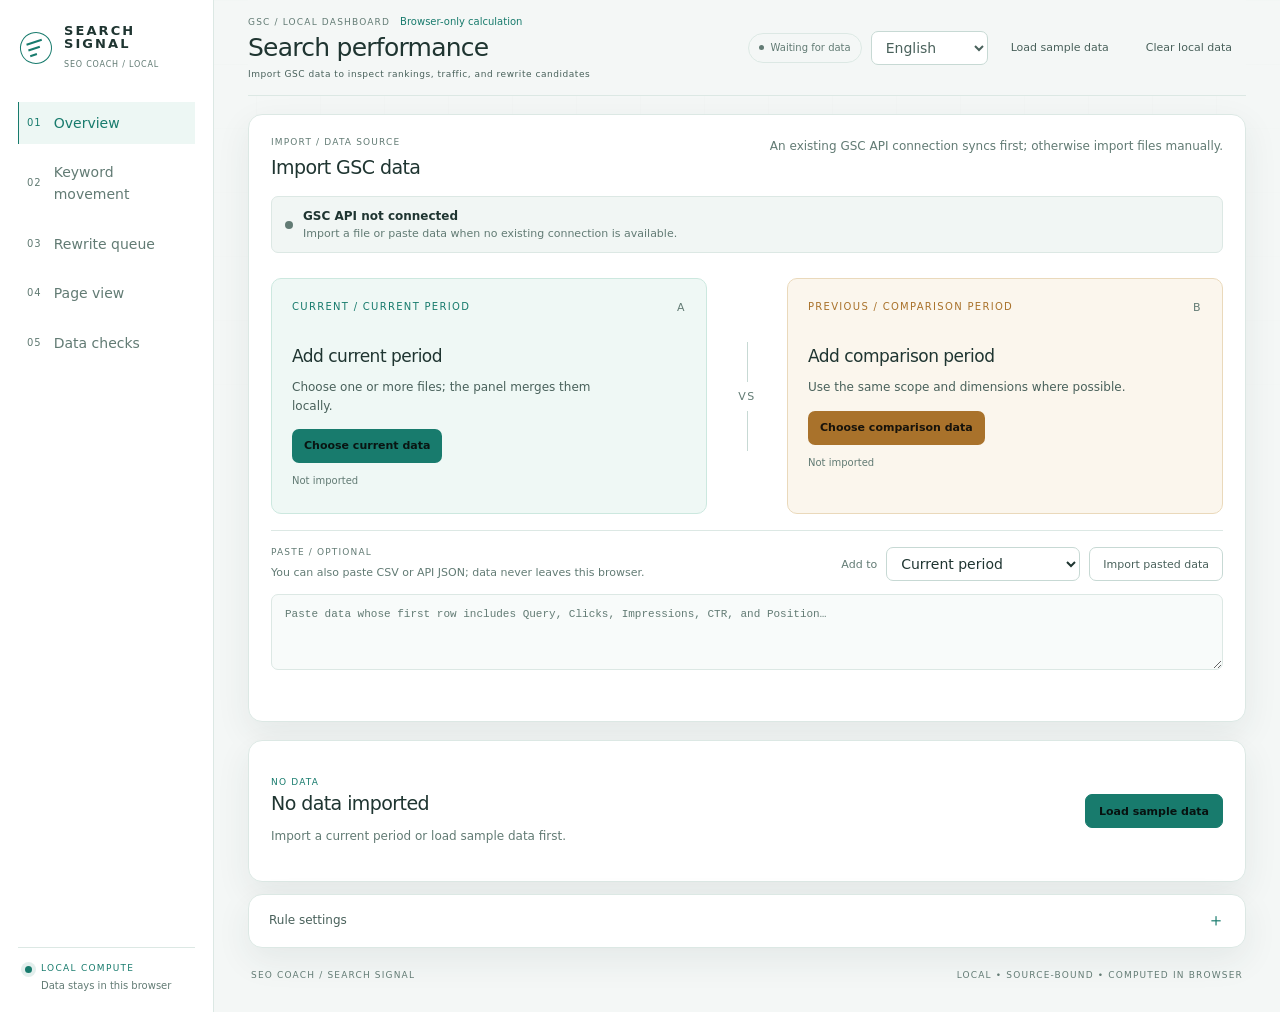
==== assets/gsc-dashboard/index.html @ 3ca8d553 "2.5.0 - GSC dashboard and neutral public release copy" ====
<!doctype html>
<html lang="zh-Hant">
  <head>
    <meta charset="utf-8" />
    <meta name="viewport" content="width=device-width, initial-scale=1" />
    <meta name="theme-color" content="#f4f7f6" />
    <meta name="description" content="SEO Coach 的本地 GSC 搜尋表現分析面板" data-i18n-content="meta.description" />
    <title>Search Signal · SEO Coach GSC Panel</title>
    <link rel="stylesheet" href="styles.css" />
  </head>
  <body>
    <a class="skip-link" href="#main-content" data-i18n="skip.main">跳到主要內容</a>
    <div class="app-shell">
      <aside class="side-rail" aria-label="面板導覽" data-i18n-aria="nav.navigation">
        <div class="brand-lockup">
          <div class="brand-mark" aria-hidden="true"><span></span><span></span><span></span></div>
          <div>
            <p class="brand-name">SEARCH<br />SIGNAL</p>
            <p class="brand-sub" data-i18n="brand.sub">SEO COACH / LOCAL</p>
          </div>
        </div>

        <nav class="rail-nav">
          <a class="rail-link is-active" href="#overview"><span class="rail-index">01</span><span data-i18n="nav.overview">總覽</span></a>
          <a class="rail-link" href="#keywords"><span class="rail-index">02</span><span data-i18n="nav.keywords">關鍵詞動向</span></a>
          <a class="rail-link" href="#recommendations"><span class="rail-index">03</span><span data-i18n="nav.queue">重寫佇列</span></a>
          <a class="rail-link" href="#pages"><span class="rail-index">04</span><span data-i18n="nav.pages">頁面視角</span></a>
          <a class="rail-link" href="#data-quality"><span class="rail-index">05</span><span data-i18n="nav.quality">資料檢查</span></a>
        </nav>

        <div class="rail-foot">
          <span class="status-dot" aria-hidden="true"></span>
          <div>
            <p data-i18n="rail.localCompute">LOCAL COMPUTE</p>
            <small data-i18n="rail.localNote">資料只留在此瀏覽器</small>
          </div>
        </div>
      </aside>

      <main id="main-content" class="main-stage">
        <header id="overview" class="topbar">
          <div class="topbar-heading">
            <div class="topbar-label-row">
              <p class="eyebrow" data-i18n="top.eyebrow">GSC / LOCAL DASHBOARD</p>
              <span class="topbar-scope" data-i18n="top.scope">純瀏覽器計算</span>
            </div>
            <h1 class="topbar-title" data-i18n="top.title">搜尋成效</h1>
            <p class="topbar-note" data-i18n="top.note">匯入 GSC 資料，查看排名、流量與重寫候選</p>
          </div>
          <div class="topbar-actions">
            <span id="connectionStatus" class="connection-pill is-idle"><span class="status-dot" aria-hidden="true"></span>等待資料</span>
            <label class="locale-picker"><span class="visually-hidden" data-i18n="language.label">語言</span><select id="localeSelect" class="select-control" data-i18n-aria="language.label"></select></label>
            <button id="loadSampleButton" class="button button-quiet" type="button" data-i18n="action.sample">載入示範資料</button>
            <button id="clearDataButton" class="button button-quiet" type="button" data-i18n="action.clear">清除本機資料</button>
          </div>
        </header>

        <section id="import" class="import-panel" aria-labelledby="import-title">
          <div class="section-heading">
            <div>
              <p class="eyebrow" data-i18n="import.eyebrow">IMPORT / DATA SOURCE</p>
              <h2 id="import-title" data-i18n="import.title">匯入 GSC 資料</h2>
            </div>
            <p class="section-caption" data-i18n="import.caption">已有 GSC API 連線會先自動同步；沒有連線再手動匯入。</p>
          </div>

          <div id="apiSourceStatus" class="api-source-status is-loading" role="status" aria-live="polite">
            <span class="api-source-indicator" aria-hidden="true"></span>
            <div class="api-source-copy">
              <strong id="apiSourceLabel">正在檢查 GSC API…</strong>
              <span id="apiSourceNote">若已有連線，面板會自動載入目前與比較期間。</span>
            </div>
            <button id="refreshApiButton" class="button button-outline" type="button" hidden data-i18n="action.refresh">重新同步</button>
          </div>
          <div id="syncSummary" class="sync-summary" hidden></div>

          <div class="import-grid">
            <div class="drop-card" data-target="current">
              <div class="drop-topline"><span class="period-label" data-i18n="period.currentLabel">CURRENT / 目前期間</span><span class="drop-number">A</span></div>
              <h3 data-i18n="period.currentTitle">放入目前期間</h3>
              <p data-i18n="period.currentDescription">可選一個或多個檔案，面板會在本機合併。</p>
              <label class="file-picker" for="currentFiles" data-i18n="period.currentPick">選擇目前資料</label>
              <input id="currentFiles" class="visually-hidden" type="file" accept=".csv,.tsv,.json,text/csv,application/json" multiple />
              <p id="currentFileSummary" class="file-summary" data-i18n="file.notImported">尚未匯入</p>
            </div>

            <div class="compare-bridge" aria-hidden="true"><span>VS</span></div>

            <div class="drop-card drop-card-previous" data-target="previous">
              <div class="drop-topline"><span class="period-label" data-i18n="period.previousLabel">PREVIOUS / 比較期間</span><span class="drop-number">B</span></div>
              <h3 data-i18n="period.previousTitle">放入比較期間</h3>
              <p data-i18n="period.previousDescription">建議使用相同範圍與維度。</p>
              <label class="file-picker file-picker-dark" for="previousFiles" data-i18n="period.previousPick">選擇比較資料</label>
              <input id="previousFiles" class="visually-hidden" type="file" accept=".csv,.tsv,.json,text/csv,application/json" multiple />
              <p id="previousFileSummary" class="file-summary" data-i18n="file.notImported">尚未匯入</p>
            </div>
          </div>

          <div class="paste-row">
            <div>
              <p class="eyebrow" data-i18n="paste.eyebrow">PASTE / OPTIONAL</p>
              <p class="paste-help" data-i18n="paste.help">也可直接貼上 CSV 或 API JSON；資料不會離開瀏覽器。</p>
            </div>
            <div class="paste-controls">
              <label class="select-label" for="pasteTarget" data-i18n="paste.target">貼到</label>
              <select id="pasteTarget" class="select-control">
                <option value="current" data-i18n="paste.current">目前期間</option>
                <option value="previous" data-i18n="paste.previous">比較期間</option>
              </select>
              <button id="pasteImportButton" class="button button-outline" type="button" data-i18n="action.importPaste">匯入貼上內容</button>
            </div>
          </div>
          <textarea id="pasteInput" class="paste-input" rows="3" placeholder="貼上第一列含 Query、Clicks、Impressions、CTR、Position 的資料…" data-i18n-placeholder="paste.placeholder"></textarea>
          <p id="importMessage" class="import-message" role="status" aria-live="polite"></p>
        </section>

        <section id="dashboardData" hidden>
          <div class="section-heading data-heading">
            <div>
              <p class="eyebrow" data-i18n="overview.eyebrow">OVERVIEW / CURRENT WINDOW</p>
              <h2 data-i18n="overview.title">概覽</h2>
            </div>
            <div class="data-heading-actions">
              <button id="exportRecommendationsButton" class="button button-outline" type="button" data-i18n="action.exportQueue">匯出重寫佇列</button>
              <button id="exportAnalysisButton" class="button button-outline" type="button" data-i18n="action.exportAnalysis">匯出分析 JSON</button>
              <button id="printButton" class="button button-outline" type="button" data-i18n="action.print">列印報告</button>
            </div>
          </div>

          <section class="stat-grid" aria-label="主要指標">
            <article class="stat-card stat-card-featured">
              <div class="stat-card-top"><span data-i18n="stat.clicks">CLICK / 點擊</span><span class="stat-index">01</span></div>
              <strong id="kpiClicks" class="stat-value">—</strong>
              <div id="kpiClicksDelta" class="stat-delta">等待比較期間</div>
              <p data-i18n="stat.clicksDesc">目前匯入範圍的總點擊次數</p>
            </article>
            <article class="stat-card">
              <div class="stat-card-top"><span data-i18n="stat.impressions">IMPRESSION / 曝光</span><span class="stat-index">02</span></div>
              <strong id="kpiImpressions" class="stat-value">—</strong>
              <div id="kpiImpressionsDelta" class="stat-delta">等待比較期間</div>
              <p data-i18n="stat.impressionsDesc">目前匯入範圍的總曝光次數</p>
            </article>
            <article class="stat-card">
              <div class="stat-card-top"><span data-i18n="stat.ctr">CTR / 點閱率</span><span class="stat-index">03</span></div>
              <strong id="kpiCtr" class="stat-value">—</strong>
              <div id="kpiCtrDelta" class="stat-delta">等待比較期間</div>
              <p data-i18n="stat.ctrDesc">點擊 ÷ 曝光，不平均各列 CTR</p>
            </article>
            <article class="stat-card">
              <div class="stat-card-top"><span data-i18n="stat.position">AVG POSITION / 平均排名</span><span class="stat-index">04</span></div>
              <strong id="kpiPosition" class="stat-value">—</strong>
              <div id="kpiPositionDelta" class="stat-delta">等待比較期間</div>
              <p data-i18n="stat.positionDesc">GSC 期間平均位置，數字越小越前</p>
            </article>
          </section>

          <div class="analysis-grid analysis-grid-top">
            <section class="surface-card rank-card" aria-labelledby="rank-title">
              <div class="card-heading"><div><p class="eyebrow" data-i18n="rank.eyebrow">DISTRIBUTION / QUERY COUNT</p><h2 id="rank-title" data-i18n="rank.title">關鍵詞站在哪裡</h2></div><span id="rankTotal" class="heading-metric">—</span></div>
              <p class="card-intro" data-i18n="rank.intro">以每個 Query 的匯總平均排名分桶；這不是即時 SERP 名次。</p>
              <div id="rankDistribution" class="rank-distribution"></div>
              <div class="rank-footnote"><span class="mini-legend legend-teal"></span><span data-i18n="rank.ranked">有平均排名</span><span class="mini-legend legend-muted"></span><span id="rankUnknown">—</span></div>
            </section>

            <section class="surface-card movement-card" aria-labelledby="movement-title">
              <div class="card-heading"><div><p class="eyebrow" data-i18n="movement.eyebrow">DELTA / PERIOD OVER PERIOD</p><h2 id="movement-title" data-i18n="movement.title">哪裡正在移動</h2></div><span id="comparisonLabel" class="comparison-label">僅現況</span></div>
              <div id="movementGrid" class="movement-grid"></div>
              <p class="card-note" data-i18n="movement.note">排名改善 = 前期平均排名 − 目前平均排名；正數代表數字變小、位置變好。</p>
            </section>
          </div>

          <div class="analysis-grid analysis-grid-middle">
            <section class="surface-card signal-card" aria-labelledby="signal-title">
              <div class="card-heading"><div><p class="eyebrow" data-i18n="signal.eyebrow">RANK SHIFT / TOP MOVERS</p><h2 id="signal-title" data-i18n="signal.title">上升與下降的訊號</h2></div><span class="heading-metric heading-metric-accent" data-i18n="signal.badge">排名變化</span></div>
              <div class="signal-columns">
                <div><div class="signal-column-title"><span class="direction-arrow is-up">↗</span><span data-i18n="signal.up">排名改善</span></div><div id="risingList" class="signal-list"></div></div>
                <div><div class="signal-column-title"><span class="direction-arrow is-down">↘</span><span data-i18n="signal.down">排名下降</span></div><div id="decliningList" class="signal-list"></div></div>
              </div>
            </section>

            <section class="surface-card profile-card" aria-labelledby="profile-title">
              <div class="card-heading"><div><p class="eyebrow" data-i18n="profile.eyebrow">DATA PROFILE / INPUT HEALTH</p><h2 id="profile-title" data-i18n="profile.title">這份資料能回答什麼</h2></div><span class="heading-metric" data-i18n="profile.badge">LOCAL</span></div>
              <div id="profileList" class="profile-list"></div>
              <p class="card-note" data-i18n="profile.caveat">查詢維度會排除沒有 Query 的彙總列；GSC 可能省略匿名查詢。</p>
            </section>
          </div>

          <section id="keywords" class="surface-card table-card" aria-labelledby="keywords-title">
              <div class="card-heading table-heading">
              <div><p class="eyebrow" data-i18n="keywords.eyebrow">QUERY LEDGER / FILTERABLE</p><h2 id="keywords-title" data-i18n="keywords.title">關鍵詞動向</h2></div>
              <div class="table-tools">
                <label class="search-box"><span aria-hidden="true">⌕</span><input id="keywordSearch" type="search" placeholder="搜尋關鍵詞…" data-i18n-placeholder="keywords.search" /></label>
                <label class="select-wrap"><span class="visually-hidden" data-i18n="keywords.filterLabel">篩選動向</span><select id="keywordFilter" class="select-control" data-i18n-aria="keywords.filterLabel"><option value="all" data-i18n="keywords.filterAll">全部動向</option><option value="rank-up" data-i18n="keywords.filterRankUp">排名改善</option><option value="rank-down" data-i18n="keywords.filterRankDown">排名下降</option><option value="click-up" data-i18n="keywords.filterClickUp">點擊成長</option><option value="click-down" data-i18n="keywords.filterClickDown">點擊下降</option><option value="new" data-i18n="keywords.filterNew">新出現</option><option value="lost" data-i18n="keywords.filterLost">消失</option><option value="stable" data-i18n="keywords.filterStable">穩定</option></select></label>
                <label class="select-wrap"><span class="visually-hidden" data-i18n="keywords.sortLabel">排序</span><select id="keywordSort" class="select-control" data-i18n-aria="keywords.sortLabel"><option value="impressions" data-i18n="keywords.sortImpressions">按曝光</option><option value="rankDelta" data-i18n="keywords.sortRankDelta">按排名變化</option><option value="clickDelta" data-i18n="keywords.sortClickDelta">按點擊變化</option><option value="query" data-i18n="keywords.sortQuery">按關鍵詞</option></select></label>
              </div>
            </div>
            <div class="table-scroll"><table><thead><tr><th scope="col" data-i18n="table.query">Query</th><th scope="col" data-i18n="table.position">目前排名</th><th scope="col" data-i18n="table.rankChange">排名變化</th><th scope="col" data-i18n="table.impressionChange">曝光變化</th><th scope="col" data-i18n="table.clickChange">點擊變化</th><th scope="col" data-i18n="table.currentCtr">目前 CTR</th><th scope="col" data-i18n="table.signal">訊號</th><th scope="col" data-i18n="table.action">操作</th></tr></thead><tbody id="keywordTableBody"></tbody></table></div>
            <div class="table-footer"><span id="keywordCountLabel">—</span><span data-i18n="table.footnote">所有變化均來自兩份匯入資料的 deterministic 計算</span></div>
          </section>

          <section id="recommendations" class="surface-card recommendation-card" aria-labelledby="recommendations-title">
            <div class="card-heading table-heading">
              <div><p class="eyebrow" data-i18n="recommendations.eyebrow">RULE QUEUE / HUMAN REVIEW</p><h2 id="recommendations-title" data-i18n="recommendations.title">重寫與優化候選</h2></div>
              <div class="queue-header-tools"><div class="queue-heading-note"><span class="queue-dot"></span><span data-i18n="recommendations.note">規則排序，不是 AI 生成</span></div><label class="select-wrap"><span class="visually-hidden" data-i18n="recommendations.queueFilterLabel">篩選處理狀態</span><select id="queueFilter" class="select-control" data-i18n-aria="recommendations.queueFilterLabel"><option value="all" data-i18n="recommendations.queueAll">全部狀態</option><option value="open" data-i18n="recommendations.queueOpen">待確認</option><option value="reviewing" data-i18n="recommendations.queueReviewing">核對中</option><option value="in-progress" data-i18n="recommendations.queueInProgress">處理中</option><option value="done" data-i18n="recommendations.queueDone">已完成</option><option value="snoozed" data-i18n="recommendations.queueSnoozed">暫緩</option></select></label></div>
            </div>
            <div class="recommendation-intro"><p data-i18n="recommendations.intro">這裡列的是「值得先人工核對」的 Query，不是自動判定要重寫。先回到 SERP、承接頁與你的第一方證據，再決定補強、合併或暫緩。</p><button id="toggleRulesButton" class="text-button" type="button" data-i18n="action.viewRules">查看規則設定 ↗</button></div>
            <div id="queueSummary" class="queue-summary">—</div>
            <div id="recommendationList" class="recommendation-list"></div>
          </section>

          <div class="analysis-grid analysis-grid-middle insights-grid">
            <section class="surface-card insight-card" aria-labelledby="anomaly-title">
              <div class="card-heading"><div><p class="eyebrow" data-i18n="insights.eyebrow">SIGNALS / LOCAL PRIORITY</p><h2 id="anomaly-title" data-i18n="insights.anomalies">異常變化</h2></div><span id="anomalyCount" class="heading-metric heading-metric-accent" data-i18n="insights.anomaliesBadge">期間比較</span></div>
              <div id="anomalyList" class="insight-list"></div>
            </section>
            <section class="surface-card insight-card" aria-labelledby="ctr-opportunity-title">
              <div class="card-heading"><div><p class="eyebrow" data-i18n="insights.eyebrow">SIGNALS / LOCAL PRIORITY</p><h2 id="ctr-opportunity-title" data-i18n="insights.opportunities">CTR 機會</h2></div><span id="ctrOpportunityCount" class="heading-metric" data-i18n="insights.opportunitiesBadge">4–20 區間</span></div>
              <div id="ctrOpportunityList" class="insight-list"></div>
            </section>
          </div>

          <section id="pages" class="surface-card table-card" aria-labelledby="pages-title">
            <div class="card-heading table-heading"><div><p class="eyebrow" data-i18n="pages.eyebrow">PAGE LENS / CURRENT WINDOW</p><h2 id="pages-title" data-i18n="pages.title">頁面視角</h2></div><span class="heading-metric" data-i18n="pages.badge">Query → Page</span></div>
            <p class="card-intro" data-i18n="pages.intro">若匯入包含 Page 維度，這裡可以看哪些 URL 承接了曝光與點擊；沒有 Page 維度時仍保留查詢分析。</p>
            <div class="table-scroll"><table><thead><tr><th scope="col" data-i18n="pages.page">頁面</th><th scope="col" data-i18n="pages.impressions">曝光</th><th scope="col" data-i18n="pages.clicks">點擊</th><th scope="col" data-i18n="pages.ctr">CTR</th><th scope="col" data-i18n="pages.position">平均排名</th><th scope="col" data-i18n="pages.queries">Query 數</th></tr></thead><tbody id="pageTableBody"></tbody></table></div>
          </section>

          <section id="data-quality" class="surface-card data-quality-card" aria-labelledby="quality-title">
            <div class="card-heading"><div><p class="eyebrow" data-i18n="quality.eyebrow">PROVENANCE / LIMITS</p><h2 id="quality-title" data-i18n="quality.title">資料來源與邊界</h2></div><span class="heading-metric" data-i18n="quality.badge">TRACEABLE</span></div>
            <div id="qualityGrid" class="quality-grid"></div>
          </section>
        </section>

        <section id="emptyState" class="empty-state" aria-labelledby="empty-title">
          <div><p class="eyebrow accent-eyebrow" data-i18n="empty.eyebrow">NO DATA</p><h2 id="empty-title" data-i18n="empty.title">尚未匯入資料</h2><p data-i18n="empty.description">先匯入目前期間，或載入示範資料。</p></div>
          <button id="emptySampleButton" class="button button-primary" type="button" data-i18n="action.sample">載入示範資料</button>
        </section>

        <details id="rulesPanel" class="rules-panel">
          <summary><span data-i18n="rules.title">規則設定</span><span class="summary-mark">＋</span></summary>
          <div class="rules-content">
            <p data-i18n="rules.description">門檻是面板排序用的可調參數，不是 Google 的硬規則。改動後會立即重算，不會改變原始匯入資料。</p>
            <div class="rules-grid">
              <label><span data-i18n="rules.minImpressions">最低曝光</span><input id="minImpressionsInput" type="number" min="0" step="1" value="20" /></label>
              <label><span data-i18n="rules.rankDelta">排名變化判定（位）</span><input id="minRankDeltaInput" type="number" min="0.1" step="0.1" value="1" /></label>
              <label><span data-i18n="rules.lowCtrRatio">低 CTR 參考倍率</span><input id="lowCtrRatioInput" type="number" min="0.1" max="1" step="0.05" value="0.75" /></label>
              <label><span data-i18n="rules.maxRecommendations">最多顯示建議</span><input id="maxRecommendationsInput" type="number" min="1" max="100" step="1" value="30" /></label>
              <label><span data-i18n="rules.anomalyDrop">異常下降比例</span><input id="anomalyDropRatioInput" type="number" min="0.1" max="0.9" step="0.05" value="0.3" /></label>
              <label><span data-i18n="rules.anomalyRank">異常排名下降（位）</span><input id="anomalyRankDeltaInput" type="number" min="1" max="100" step="0.5" value="3" /></label>
              <label><span data-i18n="rules.maxInsights">最多顯示訊號</span><input id="maxInsightsInput" type="number" min="1" max="30" step="1" value="8" /></label>
            </div>
          </div>
        </details>

        <footer class="app-footer"><span data-i18n="footer.left">SEO COACH / SEARCH SIGNAL</span><span data-i18n="footer.right">LOCAL • SOURCE-BOUND • COMPUTED IN BROWSER</span></footer>
        <div id="toast" class="toast" role="status" aria-live="polite"></div>

        <dialog id="keywordDetailDialog" class="detail-dialog" aria-labelledby="detailDialogTitle">
          <div class="detail-dialog-inner">
            <div class="detail-dialog-header">
              <div><p class="eyebrow" data-i18n="detail.title">關鍵詞詳情</p><h2 id="detailDialogTitle">—</h2><p id="detailDialogMeta" class="detail-dialog-meta"></p></div>
              <form method="dialog"><button class="icon-button" type="submit" aria-label="關閉" data-i18n-aria="action.close">×</button></form>
            </div>
            <div id="detailDialogContent" class="detail-dialog-content"></div>
          </div>
        </dialog>
      </main>
    </div>
    <script src="engine.js"></script>
    <script src="locales.js"></script>
    <script src="app.js"></script>
  </body>
</html>
---- assets/gsc-dashboard/styles.css ----
:root {
  color-scheme: light;
  --ink: #1f3531;
  --ink-soft: #49615b;
  --ink-muted: #627b74;
  --bg: #f4f7f6;
  --bg-deep: #edf3f1;
  --surface: #ffffff;
  --surface-raised: #fbfdfc;
  --surface-quiet: #f1f6f4;
  --line: #dce8e4;
  --line-strong: #c7d9d4;
  --teal: #187b6d;
  --teal-deep: #2b9384;
  --amber: #a9722b;
  --coral: #c75b58;
  --blue: #3d6f9f;
  --radius-lg: 14px;
  --radius-md: 10px;
  --radius-sm: 7px;
  --shadow: 0 12px 34px rgba(35, 67, 59, 0.08);
  --font-sans: Inter, ui-sans-serif, system-ui, -apple-system, BlinkMacSystemFont, "Segoe UI", "Noto Sans TC", "PingFang TC", "Microsoft JhengHei", sans-serif;
  --font-display: Inter, ui-sans-serif, system-ui, "Noto Sans TC", sans-serif;
}

* {
  box-sizing: border-box;
}

html {
  min-width: 320px;
  scroll-behavior: smooth;
}

body {
  min-height: 100vh;
  margin: 0;
  background: var(--bg);
  color: var(--ink);
  font-family: var(--font-sans);
  font-size: 14px;
  line-height: 1.6;
  -webkit-font-smoothing: antialiased;
}

body::before {
  position: fixed;
  z-index: -1;
  inset: 0;
  pointer-events: none;
  content: "";
  opacity: 0.16;
  background-image: linear-gradient(rgba(24, 123, 109, 0.06) 1px, transparent 1px), linear-gradient(90deg, rgba(24, 123, 109, 0.06) 1px, transparent 1px);
  background-size: 64px 64px;
  mask-image: linear-gradient(to bottom, black, transparent 82%);
}

button,
input,
select,
textarea {
  font: inherit;
}

button,
label,
select,
input[type="file"] {
  -webkit-tap-highlight-color: transparent;
}

button,
label,
select {
  cursor: pointer;
}

button:focus-visible,
a:focus-visible,
input:focus-visible,
select:focus-visible,
textarea:focus-visible,
summary:focus-visible {
  outline: 2px solid var(--teal);
  outline-offset: 4px;
}

a {
  color: inherit;
  text-decoration: none;
}

h1,
h2,
h3,
p {
  margin: 0;
}

h1,
h2,
h3 {
  font-weight: 500;
  letter-spacing: -0.03em;
}

table {
  border-collapse: collapse;
  width: 100%;
}

[hidden] {
  display: none !important;
}

.visually-hidden {
  position: absolute !important;
  width: 1px !important;
  height: 1px !important;
  padding: 0 !important;
  margin: -1px !important;
  overflow: hidden !important;
  clip: rect(0, 0, 0, 0) !important;
  white-space: nowrap !important;
  border: 0 !important;
}

.skip-link {
  position: fixed;
  z-index: 100;
  top: 12px;
  left: 12px;
  padding: 8px 12px;
  background: var(--teal);
  color: #071210;
  transform: translateY(-140%);
}

.skip-link:focus {
  transform: translateY(0);
}

.app-shell {
  display: grid;
  grid-template-columns: 214px minmax(0, 1fr);
  min-height: 100vh;
}

.side-rail {
  position: sticky;
  top: 0;
  display: flex;
  flex-direction: column;
  min-height: 100vh;
  padding: 24px 18px 20px;
  background: #ffffff;
  border-right: 1px solid var(--line);
}

.brand-lockup {
  display: flex;
  gap: 12px;
  align-items: center;
  padding: 0 2px 30px;
}

.brand-mark {
  display: flex;
  flex-direction: column;
  gap: 4px;
  justify-content: center;
  width: 32px;
  height: 32px;
  padding: 7px;
  border: 1px solid var(--teal);
  border-radius: 50%;
  transform: rotate(-18deg);
}

.brand-mark span {
  display: block;
  height: 2px;
  background: var(--teal);
}

.brand-mark span:nth-child(2) {
  width: 75%;
}

.brand-mark span:nth-child(3) {
  width: 46%;
}

.brand-name {
  color: var(--ink);
  font-family: var(--font-display);
  font-size: 13px;
  font-weight: 700;
  letter-spacing: 0.16em;
  line-height: 1.03;
}

.brand-sub,
.eyebrow,
.period-label,
.stat-card-top,
.rail-foot,
.app-footer,
.topbar-note {
  font-size: 10px;
  letter-spacing: 0.13em;
  text-transform: uppercase;
}

.brand-sub {
  margin-top: 8px;
  color: var(--ink-muted);
  font-size: 8px;
  letter-spacing: 0.1em;
}

.rail-nav {
  display: grid;
  gap: 7px;
}

.rail-link {
  display: flex;
  gap: 12px;
  align-items: center;
  padding: 10px 8px;
  color: var(--ink-muted);
  border-left: 1px solid transparent;
  transition: background 180ms ease, border-color 180ms ease, color 180ms ease;
}

.rail-link:hover,
.rail-link.is-active {
  background: #edf7f4;
  border-color: var(--teal);
  color: var(--ink);
}

.rail-link.is-active {
  color: var(--teal);
}

.rail-index {
  color: var(--ink-muted);
  font-family: var(--font-display);
  font-size: 10px;
  letter-spacing: 0.1em;
}

.rail-link.is-active .rail-index {
  color: var(--teal);
}

.rail-foot {
  display: flex;
  gap: 9px;
  align-items: flex-start;
  margin-top: auto;
  padding: 14px 7px 0;
  color: var(--ink-soft);
  border-top: 1px solid var(--line);
  line-height: 1.35;
}

.rail-foot p {
  color: var(--teal);
  font-size: 9px;
}

.rail-foot small {
  display: block;
  margin-top: 4px;
  color: var(--ink-muted);
  font-size: 10px;
  letter-spacing: 0;
  text-transform: none;
}

.status-dot,
.queue-dot {
  display: inline-block;
  flex: 0 0 auto;
  width: 7px;
  height: 7px;
  margin-top: 4px;
  border-radius: 50%;
  background: var(--teal);
  box-shadow: 0 0 0 4px rgba(24, 123, 109, 0.12);
}

.main-stage {
  width: min(100%, 1540px);
  padding: 0 34px 30px;
  margin: 0 auto;
}

.topbar {
  position: sticky;
  z-index: 10;
  top: 0;
  display: flex;
  justify-content: space-between;
  gap: 24px;
  align-items: center;
  min-height: 82px;
  padding: 14px 0;
  background: rgba(244, 247, 246, 0.94);
  backdrop-filter: blur(14px);
  border-bottom: 1px solid var(--line);
}

.topbar-heading {
  min-width: 0;
}

.topbar-label-row {
  display: flex;
  gap: 10px;
  align-items: center;
}

.topbar-scope {
  color: var(--teal);
  font-size: 10px;
}

.topbar-title {
  margin-top: 4px;
  color: var(--ink);
  font-size: 25px;
  line-height: 1.15;
}

.eyebrow {
  color: var(--ink-muted);
  font-size: 9px;
  line-height: 1.2;
}

.accent-eyebrow {
  color: var(--teal);
}

.topbar-note {
  margin-top: 4px;
  color: var(--ink-soft);
  font-size: 9px;
  letter-spacing: 0.06em;
  text-transform: none;
}

.topbar-actions,
.data-heading-actions,
.paste-controls,
.table-tools {
  display: flex;
  flex-wrap: wrap;
  gap: 9px;
  align-items: center;
}

.connection-pill,
.queue-heading-note,
.status-tag,
.rec-bucket {
  display: inline-flex;
  gap: 7px;
  align-items: center;
  border: 1px solid var(--line);
  border-radius: 999px;
  white-space: nowrap;
}

.connection-pill {
  padding: 6px 10px;
  color: var(--ink-muted);
  font-size: 10px;
}

.connection-pill .status-dot {
  width: 5px;
  height: 5px;
  margin-top: 0;
  background: var(--ink-muted);
  box-shadow: none;
}

.connection-pill.is-live {
  color: var(--teal);
  border-color: #a9d7cc;
}

.connection-pill.is-live .status-dot,
.connection-pill.is-partial .status-dot {
  background: var(--teal);
  box-shadow: 0 0 0 3px rgba(24, 123, 109, 0.12);
}

.connection-pill.is-partial {
  color: var(--amber);
  border-color: #e7d0aa;
}

.button {
  min-height: 34px;
  padding: 7px 13px;
  color: var(--ink);
  background: transparent;
  border: 1px solid var(--line-strong);
  border-radius: var(--radius-sm);
  font-size: 11px;
  transition: background 180ms ease, color 180ms ease, border-color 180ms ease, transform 180ms ease;
}

.button:hover {
  border-color: var(--teal);
  transform: translateY(-1px);
}

.button-primary {
  color: #071210;
  background: var(--teal);
  border-color: var(--teal);
  font-weight: 650;
}

.button-primary:hover {
  background: #2b9384;
  color: #071210;
}

.button-quiet {
  color: var(--ink-soft);
  border-color: transparent;
}

.button-outline {
  color: var(--ink-soft);
}

.import-panel,
.surface-card,
.rules-panel {
  background: var(--surface);
  border: 1px solid var(--line);
  border-radius: var(--radius-lg);
  box-shadow: var(--shadow);
}

.import-panel {
  padding: 22px;
  margin-top: 18px;
}

.section-heading,
.card-heading,
.table-heading,
.data-heading {
  display: flex;
  justify-content: space-between;
  gap: 20px;
  align-items: flex-start;
}

.section-heading h2,
.card-heading h2 {
  margin-top: 8px;
  color: var(--ink);
  font-size: 19px;
  line-height: 1.2;
}

.section-caption,
.card-intro {
  max-width: 470px;
  color: var(--ink-muted);
  font-size: 12px;
  line-height: 1.6;
}

.api-source-status {
  display: grid;
  grid-template-columns: 8px minmax(0, 1fr) auto;
  gap: 10px;
  align-items: center;
  padding: 11px 13px;
  margin-top: 17px;
  background: var(--surface-quiet);
  border: 1px solid var(--line);
  border-radius: var(--radius-sm);
}

.api-source-indicator {
  width: 8px;
  height: 8px;
  border-radius: 50%;
  background: var(--ink-muted);
}

.api-source-copy {
  display: grid;
  gap: 2px;
  min-width: 0;
}

.api-source-copy strong {
  color: var(--ink);
  font-size: 12px;
  font-weight: 600;
  line-height: 1.35;
}

.api-source-copy span {
  overflow: hidden;
  color: var(--ink-muted);
  font-size: 11px;
  line-height: 1.4;
  text-overflow: ellipsis;
  white-space: nowrap;
}

.api-source-status.is-loading .api-source-indicator {
  background: var(--amber);
  box-shadow: 0 0 0 4px rgba(169, 114, 43, 0.12);
}

.api-source-status.is-connected {
  background: #eef8f5;
  border-color: #bfe1d7;
}

.api-source-status.is-connected .api-source-indicator {
  background: var(--teal);
  box-shadow: 0 0 0 4px rgba(24, 123, 109, 0.12);
}

.api-source-status.is-error {
  background: #fff6f4;
  border-color: #efd2cc;
}

.api-source-status.is-error .api-source-indicator {
  background: var(--coral);
  box-shadow: 0 0 0 4px rgba(199, 91, 88, 0.12);
}

.import-grid {
  display: grid;
  grid-template-columns: minmax(0, 1fr) 48px minmax(0, 1fr);
  gap: 16px;
  align-items: stretch;
  margin-top: 25px;
}

.drop-card {
  position: relative;
  min-height: 170px;
  padding: 20px;
  overflow: hidden;
  background: #eff8f5;
  border: 1px solid #cce8df;
  border-radius: var(--radius-md);
  transition: border-color 180ms ease, background 180ms ease, transform 180ms ease;
}

.drop-card:hover,
.drop-card.is-dragging {
  background: #e6f4ef;
  border-color: var(--teal);
  transform: translateY(-2px);
}

.drop-card-previous {
  background: #fbf6ed;
  border-color: #ead9bb;
}

.drop-card-previous:hover,
.drop-card-previous.is-dragging {
  background: #f8efdf;
  border-color: var(--amber);
}

.drop-topline {
  display: flex;
  justify-content: space-between;
  color: var(--teal);
}

.drop-card-previous .drop-topline {
  color: var(--amber);
}

.drop-number {
  color: var(--ink-muted);
  font-family: var(--font-display);
  font-size: 11px;
  letter-spacing: 0.14em;
}

.drop-card h3 {
  margin-top: 26px;
  font-size: 17px;
}

.drop-card p:not(.file-summary) {
  max-width: 330px;
  margin-top: 8px;
  color: var(--ink-soft);
  font-size: 12px;
  line-height: 1.55;
}

.file-picker {
  display: inline-flex;
  min-height: 34px;
  align-items: center;
  padding: 6px 12px;
  margin-top: 14px;
  color: #091512;
  background: var(--teal);
  border-radius: var(--radius-sm);
  font-size: 11px;
  font-weight: 650;
}

.file-picker:hover {
  background: #2b9384;
}

.file-picker-dark {
  color: #17130b;
  background: var(--amber);
}

.file-picker-dark:hover {
  background: #c0883c;
}

.file-summary {
  position: relative;
  z-index: 1;
  min-height: 20px;
  margin-top: 10px;
  color: var(--ink-muted);
  font-size: 10px;
}

.file-summary.is-loaded {
  color: var(--ink);
}

.compare-bridge {
  display: grid;
  place-items: center;
  color: var(--ink-muted);
  font-family: var(--font-display);
  font-size: 11px;
  letter-spacing: 0.14em;
}

.compare-bridge span {
  position: relative;
  padding: 6px 0;
}

.compare-bridge span::before,
.compare-bridge span::after {
  position: absolute;
  left: 50%;
  width: 1px;
  height: 40px;
  content: "";
  background: var(--line-strong);
}

.compare-bridge span::before {
  bottom: 100%;
}

.compare-bridge span::after {
  top: 100%;
}

.paste-row {
  display: flex;
  justify-content: space-between;
  gap: 20px;
  align-items: center;
  padding-top: 16px;
  margin-top: 16px;
  border-top: 1px solid var(--line);
}

.paste-help {
  margin-top: 6px;
  color: var(--ink-muted);
  font-size: 11px;
}

.select-label {
  color: var(--ink-muted);
  font-size: 11px;
}

.select-control,
.search-box input,
.rules-grid input {
  min-height: 34px;
  color: var(--ink);
  background: var(--surface);
  border: 1px solid var(--line-strong);
  border-radius: var(--radius-sm);
}

.select-control {
  padding: 5px 29px 5px 10px;
}

.select-control:disabled {
  cursor: not-allowed;
  opacity: 0.52;
}

.paste-input {
  display: block;
  width: 100%;
  min-height: 58px;
  padding: 11px 13px;
  margin-top: 12px;
  resize: vertical;
  color: var(--ink);
  background: #f8fbfa;
  border: 1px solid var(--line);
  border-radius: var(--radius-sm);
  font-family: ui-monospace, SFMono-Regular, Consolas, monospace;
  font-size: 11px;
}

.paste-input::placeholder {
  color: var(--ink-muted);
}

.import-message {
  min-height: 21px;
  margin-top: 8px;
  color: var(--ink-muted);
  font-size: 11px;
}

.import-message.success {
  color: var(--teal);
}

.import-message.error {
  color: var(--coral);
}

#dashboardData {
  padding-top: 28px;
}

.data-heading {
  align-items: flex-end;
  padding-bottom: 16px;
}

.heading-metric,
.comparison-label {
  color: var(--teal);
  font-family: var(--font-display);
  font-size: 10px;
  letter-spacing: 0.14em;
  text-transform: uppercase;
}

.heading-metric-accent {
  color: var(--amber);
}

.comparison-label {
  padding: 5px 9px;
  color: var(--ink-soft);
  border: 1px solid var(--line);
  border-radius: 999px;
}

.stat-grid {
  display: grid;
  grid-template-columns: repeat(4, minmax(0, 1fr));
  gap: 12px;
}

.stat-card {
  min-height: 150px;
  padding: 17px 16px 15px;
  background: var(--surface);
  border: 1px solid var(--line);
  border-radius: var(--radius-md);
}

.stat-card-featured {
  background: #eef8f5;
  border-color: #bfe1d7;
}

.stat-card-top {
  display: flex;
  justify-content: space-between;
  color: var(--ink-muted);
  font-size: 9px;
}

.stat-card-featured .stat-card-top {
  color: var(--teal);
}

.stat-index {
  color: var(--ink-muted);
  font-family: var(--font-display);
}

.stat-value {
  display: block;
  margin-top: 17px;
  color: var(--ink);
  font-family: var(--font-display);
  font-size: clamp(29px, 4vw, 50px);
  font-weight: 500;
  letter-spacing: -0.08em;
  line-height: 1;
}

.stat-delta {
  min-height: 22px;
  margin-top: 9px;
  color: var(--ink-muted);
  font-size: 11px;
}

.stat-delta.positive {
  color: var(--teal);
}

.stat-delta.negative {
  color: var(--coral);
}

.stat-card p {
  margin-top: 5px;
  color: var(--ink-muted);
  font-size: 11px;
}

.analysis-grid {
  display: grid;
  gap: 12px;
  margin-top: 12px;
}

.analysis-grid-top {
  grid-template-columns: minmax(0, 1.1fr) minmax(0, 0.9fr);
}

.analysis-grid-middle {
  grid-template-columns: minmax(0, 1.23fr) minmax(300px, 0.77fr);
}

.surface-card {
  padding: 20px;
}

.rank-card,
.movement-card,
.signal-card,
.profile-card {
  min-height: 258px;
}

.rank-distribution {
  display: grid;
  gap: 14px;
  margin-top: 18px;
}

.rank-row {
  display: grid;
  grid-template-columns: 72px minmax(0, 1fr) 36px;
  gap: 12px;
  align-items: center;
}

.rank-label {
  display: flex;
  justify-content: space-between;
  color: var(--ink-soft);
  font-size: 11px;
}

.rank-label strong {
  color: var(--ink);
  font-family: var(--font-display);
  font-size: 14px;
  font-weight: 500;
}

.rank-track {
  height: 7px;
  overflow: hidden;
  background: #e6efec;
  border-radius: 999px;
}

.rank-fill {
  display: block;
  width: var(--bar-width);
  height: 100%;
  background: linear-gradient(90deg, #6ab7aa, var(--teal));
  border-radius: inherit;
  transform-origin: left center;
  animation: bar-in 720ms cubic-bezier(0.2, 0.8, 0.2, 1) both;
}

.rank-row:nth-child(2) .rank-fill {
  background: linear-gradient(90deg, #7ebfb4, #3c9f90);
}

.rank-row:nth-child(3) .rank-fill,
.rank-row:nth-child(4) .rank-fill {
  background: linear-gradient(90deg, #d5af74, var(--amber));
}

.rank-row:nth-child(n + 5) .rank-fill {
  background: linear-gradient(90deg, #df9690, var(--coral));
}

.rank-percent {
  color: var(--ink-muted);
  font-size: 10px;
  text-align: right;
}

.rank-footnote {
  display: flex;
  gap: 7px;
  align-items: center;
  margin-top: 21px;
  color: var(--ink-muted);
  font-size: 10px;
}

.mini-legend {
  display: inline-block;
  width: 7px;
  height: 7px;
  margin-left: 8px;
  border-radius: 50%;
}

.mini-legend:first-child {
  margin-left: 0;
}

.legend-teal {
  background: var(--teal);
}

.legend-muted {
  background: var(--ink-muted);
}

.movement-grid {
  display: grid;
  grid-template-columns: repeat(3, minmax(0, 1fr));
  gap: 8px;
  margin-top: 18px;
}

.movement-item {
  display: grid;
  grid-template-columns: 22px 1fr;
  column-gap: 6px;
  min-height: 74px;
  padding: 11px;
  background: var(--surface-quiet);
  border: 1px solid var(--line);
  border-radius: var(--radius-sm);
}

.movement-mark {
  grid-row: span 2;
  color: var(--ink-muted);
  font-family: var(--font-display);
  font-size: 19px;
  line-height: 1.1;
}

.movement-item strong {
  color: var(--ink);
  font-family: var(--font-display);
  font-size: 22px;
  font-weight: 500;
  line-height: 1.05;
}

.movement-item span:last-child {
  color: var(--ink-muted);
  font-size: 10px;
}

.movement-item.is-positive .movement-mark {
  color: var(--teal);
}

.movement-item.is-negative .movement-mark {
  color: var(--coral);
}

.movement-item.is-neutral .movement-mark {
  color: var(--amber);
}

.card-note {
  margin-top: 21px;
  color: var(--ink-muted);
  font-size: 10px;
  line-height: 1.55;
}

.signal-columns {
  display: grid;
  grid-template-columns: repeat(2, minmax(0, 1fr));
  gap: 26px;
  margin-top: 16px;
}

.signal-column-title {
  display: flex;
  gap: 8px;
  align-items: center;
  padding-bottom: 9px;
  color: var(--ink-soft);
  border-bottom: 1px solid var(--line);
  font-size: 11px;
}

.direction-arrow {
  font-family: var(--font-display);
  font-size: 18px;
}

.is-positive {
  color: var(--teal) !important;
}

.is-negative {
  color: var(--coral) !important;
}

.signal-list {
  display: grid;
  gap: 0;
}

.signal-item {
  display: flex;
  justify-content: space-between;
  gap: 10px;
  padding: 11px 0;
  border-bottom: 1px solid var(--line);
}

.signal-query {
  overflow: hidden;
  color: var(--ink);
  font-size: 12px;
  text-overflow: ellipsis;
  white-space: nowrap;
}

.signal-meta {
  display: flex;
  flex: 0 0 auto;
  gap: 10px;
  color: var(--ink-muted);
  font-family: var(--font-display);
  font-size: 10px;
}

.empty-inline {
  padding-top: 15px;
  color: var(--ink-muted);
  font-size: 11px;
}

.profile-list {
  display: grid;
  gap: 0;
  margin-top: 16px;
}

.profile-row {
  display: flex;
  justify-content: space-between;
  gap: 15px;
  padding: 12px 0;
  border-bottom: 1px solid var(--line);
}

.profile-row span {
  color: var(--ink-muted);
  font-size: 11px;
}

.profile-row strong {
  color: var(--ink-soft);
  font-size: 11px;
  font-weight: 500;
  text-align: right;
}

.table-card,
.recommendation-card,
.data-quality-card {
  margin-top: 12px;
}

.table-heading {
  align-items: center;
}

.table-tools {
  justify-content: flex-end;
}

.search-box {
  display: flex;
  gap: 7px;
  align-items: center;
  min-height: 34px;
  padding: 0 10px;
  color: var(--ink-muted);
  background: var(--surface-quiet);
  border: 1px solid var(--line-strong);
  border-radius: var(--radius-sm);
}

.search-box input {
  width: 130px;
  min-height: 27px;
  padding: 3px 0;
  border: 0;
  outline: 0;
  border-radius: 0;
}

.table-scroll {
  margin-top: 16px;
  overflow-x: auto;
  border-top: 1px solid var(--line);
}

th,
td {
  padding: 14px 11px;
  color: var(--ink-soft);
  border-bottom: 1px solid var(--line);
  font-size: 11px;
  text-align: right;
  vertical-align: middle;
  white-space: nowrap;
}

thead th {
  padding-top: 12px;
  padding-bottom: 10px;
  color: var(--ink-muted);
  font-size: 9px;
  font-weight: 500;
  letter-spacing: 0.09em;
  text-transform: uppercase;
}

tbody tr:hover {
  background: #f2f9f7;
}

tbody th:first-child,
thead th:first-child {
  text-align: left;
}

tbody th {
  max-width: 280px;
  color: var(--ink);
  font-weight: 500;
  text-align: left;
  white-space: normal;
}

.query-cell,
.page-cell {
  display: block;
  overflow: hidden;
  text-overflow: ellipsis;
}

.query-page {
  display: block;
  max-width: 280px;
  margin-top: 2px;
  overflow: hidden;
  color: var(--ink-muted);
  font-family: ui-monospace, SFMono-Regular, Consolas, monospace;
  font-size: 9px;
  text-overflow: ellipsis;
  white-space: nowrap;
}

.cell-sub {
  display: block;
  margin-top: 2px;
  color: var(--ink-muted);
  font-size: 9px;
}

.positive-text {
  color: var(--teal) !important;
}

.negative-text {
  color: var(--coral) !important;
}

.status-tag {
  padding: 4px 8px;
  color: var(--ink-soft);
  font-size: 10px;
}

.status-improved,
.status-click-up,
.status-impression-up {
  color: var(--teal);
  border-color: #acd8ce;
}

.status-declined,
.status-click-down,
.status-impression-down,
.status-lost {
  color: var(--coral);
  border-color: #e6b9b5;
}

.status-new {
  color: var(--amber);
  border-color: #e7d0aa;
}

.table-empty {
  padding: 34px 12px;
  color: var(--ink-muted);
  text-align: center;
}

.table-footer {
  display: flex;
  justify-content: space-between;
  gap: 12px;
  padding-top: 13px;
  color: var(--ink-muted);
  font-size: 10px;
}

.table-footer span:first-child {
  color: var(--ink-soft);
}

.queue-heading-note {
  padding: 5px 9px;
  color: var(--ink-muted);
  font-size: 10px;
}

.queue-dot {
  width: 5px;
  height: 5px;
  margin-top: 0;
  box-shadow: none;
}

.recommendation-intro {
  display: flex;
  justify-content: space-between;
  gap: 20px;
  align-items: center;
  padding: 15px 0 19px;
  color: var(--ink-muted);
  border-bottom: 1px solid var(--line);
  font-size: 12px;
}

.recommendation-intro p {
  max-width: 850px;
}

.text-button {
  flex: 0 0 auto;
  padding: 4px 0;
  color: var(--teal);
  background: transparent;
  border: 0;
  font-size: 11px;
}

.recommendation-list {
  display: grid;
  gap: 0;
}

.recommendation-item {
  display: grid;
  grid-template-columns: 90px minmax(0, 1fr);
  gap: 20px;
  padding: 16px 0;
  border-bottom: 1px solid var(--line);
}

.recommendation-item:last-child {
  border-bottom: 0;
}

.rec-number {
  display: flex;
  flex-direction: column;
  gap: 5px;
  color: var(--amber);
  font-family: var(--font-display);
  font-size: 20px;
  letter-spacing: 0.03em;
}

.rec-number span {
  color: var(--ink-muted);
  font-size: 9px;
  letter-spacing: 0.08em;
}

.rec-topline,
.rec-facts,
.rec-reasons {
  display: flex;
  flex-wrap: wrap;
  gap: 7px;
  align-items: center;
}

.rec-type,
.rec-bucket,
.rec-facts span,
.rec-reasons span {
  display: inline-flex;
  align-items: center;
  min-height: 23px;
  padding: 3px 7px;
  border-radius: 5px;
  font-size: 10px;
}

.rec-type {
  color: var(--ink);
  background: #eaf6f2;
}

.priority-high {
  color: var(--teal);
}

.priority-mid {
  color: var(--amber);
  background: #fbf4e8;
}

.priority-low {
  color: var(--blue);
  background: #eef4fb;
}

.rec-bucket {
  color: var(--ink-muted);
  border: 1px solid var(--line);
}

.rec-main h3 {
  margin-top: 9px;
  color: var(--ink);
  font-size: 17px;
}

.rec-page {
  max-width: 740px;
  margin-top: 3px;
  overflow: hidden;
  color: var(--ink-muted);
  font-family: ui-monospace, SFMono-Regular, Consolas, monospace;
  font-size: 10px;
  text-overflow: ellipsis;
  white-space: nowrap;
}

.rec-facts {
  margin-top: 12px;
}

.rec-facts span {
  color: var(--ink-soft);
  background: var(--surface-quiet);
  border: 1px solid var(--line);
}

.rec-reasons {
  margin-top: 10px;
}

.rec-reasons span {
  color: var(--ink-muted);
  background: #f8fbfa;
  border: 1px dashed var(--line-strong);
}

.rec-action {
  max-width: 860px;
  margin-top: 13px;
  color: var(--ink-soft);
  font-size: 11px;
  line-height: 1.6;
}

.rec-action span {
  display: inline-block;
  margin-right: 7px;
  color: var(--teal);
  font-size: 9px;
  letter-spacing: 0.1em;
  text-transform: uppercase;
}

.queue-empty {
  display: flex;
  gap: 16px;
  align-items: center;
  padding: 34px 0 14px;
}

.queue-empty-mark {
  display: grid;
  place-items: center;
  width: 42px;
  height: 42px;
  color: var(--teal);
  border: 1px solid #acd8ce;
  border-radius: 50%;
  font-size: 18px;
}

.queue-empty strong {
  color: var(--ink);
  font-size: 14px;
  font-weight: 500;
}

.queue-empty p {
  margin-top: 4px;
  color: var(--ink-muted);
  font-size: 11px;
}

.page-cell {
  max-width: 480px;
  color: var(--ink);
  font-family: ui-monospace, SFMono-Regular, Consolas, monospace;
  font-size: 10px;
  text-align: left;
  white-space: nowrap;
}

.quality-grid {
  display: grid;
  grid-template-columns: repeat(5, minmax(0, 1fr));
  gap: 9px;
  margin-top: 18px;
}

.quality-item {
  min-height: 92px;
  padding: 13px;
  background: var(--surface-quiet);
  border: 1px solid var(--line);
  border-radius: var(--radius-sm);
}

.quality-item.is-good {
  border-color: #acd8ce;
}

.quality-item.is-warn {
  border-color: #e7d0aa;
}

.quality-label {
  display: block;
  color: var(--ink-muted);
  font-size: 9px;
  letter-spacing: 0.08em;
  text-transform: uppercase;
}

.quality-item strong {
  display: block;
  margin-top: 13px;
  overflow: hidden;
  color: var(--ink-soft);
  font-size: 12px;
  font-weight: 500;
  text-overflow: ellipsis;
  white-space: nowrap;
}

.quality-item small {
  display: block;
  margin-top: 5px;
  color: var(--ink-muted);
  font-size: 10px;
  line-height: 1.4;
}

.empty-state {
  display: grid;
  grid-template-columns: minmax(0, 1fr) auto;
  gap: 22px;
  align-items: center;
  min-height: 142px;
  padding: 22px;
  margin-top: 18px;
  background: var(--surface);
  border: 1px solid var(--line);
  border-radius: var(--radius-lg);
  box-shadow: var(--shadow);
}

.empty-state h2 {
  font-size: 19px;
}

.empty-state p:not(.eyebrow) {
  max-width: 590px;
  margin-top: 9px;
  color: var(--ink-muted);
  font-size: 12px;
}

.rules-panel {
  margin-top: 12px;
  overflow: hidden;
}

.rules-panel summary {
  display: flex;
  justify-content: space-between;
  padding: 16px 20px;
  color: var(--ink-soft);
  font-size: 12px;
  list-style: none;
}

.rules-panel summary::-webkit-details-marker {
  display: none;
}

.summary-mark {
  color: var(--teal);
  font-size: 18px;
  line-height: 1;
}

.rules-panel[open] .summary-mark {
  transform: rotate(45deg);
}

.rules-content {
  padding: 0 20px 20px;
  color: var(--ink-muted);
  font-size: 11px;
}

.rules-grid {
  display: grid;
  grid-template-columns: repeat(4, minmax(0, 1fr));
  gap: 10px;
  margin-top: 16px;
}

.rules-grid label {
  display: grid;
  gap: 7px;
  color: var(--ink-soft);
  font-size: 10px;
}

.rules-grid input {
  width: 100%;
  padding: 5px 10px;
  border-radius: var(--radius-sm);
}

.app-footer {
  display: flex;
  justify-content: space-between;
  gap: 20px;
  padding: 20px 3px 0;
  color: var(--ink-muted);
  font-size: 9px;
}

.toast {
  position: fixed;
  z-index: 20;
  right: 25px;
  bottom: 24px;
  max-width: min(360px, calc(100vw - 40px));
  padding: 11px 15px;
  color: #081512;
  background: var(--teal);
  border-radius: 999px;
  box-shadow: var(--shadow);
  font-size: 11px;
  opacity: 0;
  pointer-events: none;
  transform: translateY(10px);
  transition: opacity 180ms ease, transform 180ms ease;
}

.toast.is-visible {
  opacity: 1;
  transform: translateY(0);
}

@keyframes bar-in {
  from {
    width: 0;
  }
}

@media (max-width: 1120px) {
  .main-stage {
    padding-right: 28px;
    padding-left: 28px;
  }

  .stat-grid {
    grid-template-columns: repeat(2, minmax(0, 1fr));
  }

  .quality-grid {
    grid-template-columns: repeat(3, minmax(0, 1fr));
  }
}

@media (max-width: 860px) {
  .app-shell {
    display: block;
  }

  .side-rail {
    position: relative;
    display: block;
    min-height: auto;
    padding: 17px 20px 13px;
    border-right: 0;
    border-bottom: 1px solid var(--line);
  }

  .brand-lockup {
    padding-bottom: 15px;
  }

  .rail-nav {
    display: flex;
    gap: 0;
    overflow-x: visible;
    margin: 0;
    padding: 0;
    flex-wrap: wrap;
  }

  .rail-nav::-webkit-scrollbar {
    display: none;
  }

  .rail-link {
    flex: 0 0 auto;
    gap: 5px;
    padding: 7px 5px;
    border-left: 0;
    border-bottom: 1px solid transparent;
    font-size: 10px;
  }

  .rail-foot {
    display: none;
  }

  .topbar {
    align-items: flex-start;
    padding: 19px 0;
  }

  .topbar-actions {
    justify-content: flex-end;
  }

  .analysis-grid-top,
  .analysis-grid-middle {
    grid-template-columns: 1fr;
  }

  .recommendation-intro,
  .table-heading {
    align-items: flex-start;
    flex-direction: column;
  }

  .table-tools {
    justify-content: flex-start;
  }

  .empty-state {
    grid-template-columns: minmax(0, 1fr) auto;
  }

  .empty-state .button {
    justify-self: start;
  }

  .quality-grid {
    grid-template-columns: repeat(2, minmax(0, 1fr));
  }
}

@media (max-width: 620px) {
  body {
    font-size: 13px;
  }

  .main-stage {
    padding: 0 15px 22px;
  }

  .topbar {
    display: block;
  }

  .topbar-actions {
    justify-content: flex-start;
    margin-top: 15px;
  }

  .topbar-actions .button-quiet {
    padding-right: 4px;
    padding-left: 4px;
  }

  .import-panel,
  .surface-card {
    padding: 19px;
    border-radius: 12px;
  }

  .section-heading,
  .data-heading {
    display: block;
  }

  .section-caption {
    margin-top: 14px;
  }

  .api-source-status {
    grid-template-columns: 8px minmax(0, 1fr);
    align-items: start;
  }

  .api-source-copy span {
    white-space: normal;
  }

  .api-source-status .button {
    grid-column: 2;
    justify-self: start;
    margin-top: 3px;
  }

  .import-grid {
    display: block;
    margin-top: 18px;
  }

  .drop-card {
    min-height: 175px;
  }

  .compare-bridge {
    min-height: 34px;
  }

  .compare-bridge span::before,
  .compare-bridge span::after {
    top: 50%;
    left: auto;
    width: 60px;
    height: 1px;
  }

  .compare-bridge span::before {
    right: calc(100% + 9px);
    bottom: auto;
  }

  .compare-bridge span::after {
    left: calc(100% + 9px);
  }

  .paste-row {
    display: block;
  }

  .paste-controls {
    margin-top: 13px;
  }

  .data-heading-actions {
    margin-top: 15px;
  }

  .stat-grid {
    gap: 8px;
  }

  .stat-card {
    min-height: 157px;
    padding: 15px;
  }

  .stat-value {
    margin-top: 18px;
    font-size: 32px;
  }

  .stat-card p {
    line-height: 1.4;
  }

  .movement-grid {
    gap: 6px;
  }

  .movement-item {
    min-height: 68px;
    padding: 8px;
  }

  .movement-mark {
    font-size: 16px;
  }

  .movement-item strong {
    font-size: 18px;
  }

  .signal-columns {
    gap: 15px;
  }

  .signal-item {
    display: block;
  }

  .signal-meta {
    justify-content: space-between;
    margin-top: 3px;
  }

  .table-tools {
    width: 100%;
  }

  .search-box {
    flex: 1 1 100%;
  }

  .search-box input {
    width: 100%;
  }

  .table-footer,
  .app-footer {
    display: block;
  }

  .table-footer span + span,
  .app-footer span + span {
    display: block;
    margin-top: 6px;
  }

  .recommendation-item {
    grid-template-columns: 1fr;
    gap: 8px;
  }

  .rec-number {
    flex-direction: row;
    align-items: baseline;
    gap: 9px;
  }

  .rec-main h3 {
    font-size: 18px;
  }

  .empty-state {
    display: block;
    min-height: 0;
    padding: 22px;
  }

  .empty-state h2 {
    font-size: 20px;
  }

  .empty-state .button {
    margin-top: 21px;
  }

  .quality-grid,
  .rules-grid {
    grid-template-columns: 1fr;
  }
}

@media (prefers-reduced-motion: reduce) {
  html {
    scroll-behavior: auto;
  }

  *,
  *::before,
  *::after {
    animation-duration: 0.01ms !important;
    animation-iteration-count: 1 !important;
    transition-duration: 0.01ms !important;
  }
}

@media print {
  :root {
    color-scheme: light;
  }

  body,
  .main-stage {
    background: #fff;
    color: #111;
  }

  body::before,
  .side-rail,
  .topbar-actions,
  .import-panel,
  .rules-panel,
  .toast,
  .data-heading-actions,
  .table-tools,
  .recommendation-intro .text-button {
    display: none !important;
  }

  .app-shell {
    display: block;
  }

  .main-stage {
    width: 100%;
    padding: 0;
  }

  .surface-card,
  .stat-card {
    color: #111;
    background: #fff;
    border: 1px solid #bbb;
    box-shadow: none;
  }

  h1,
  h2,
  h3,
  .stat-value,
  .rec-main h3,
  tbody th {
    color: #111 !important;
  }

  .stat-card p,
  .card-intro,
  .card-note,
  td,
  .quality-item small,
  .rec-action,
  .rec-page,
  .section-caption {
    color: #444 !important;
  }

  #dashboardData {
    padding-top: 20px;
  }

  .analysis-grid,
  .stat-grid,
  .quality-grid {
    break-inside: avoid;
  }

  .app-footer {
    color: #555;
  }
}

/* Local dashboard extensions: language, review state, and explainable signals. */
.locale-picker {
  display: inline-flex;
  align-items: center;
}

.locale-picker .select-control {
  min-width: 104px;
  min-height: 34px;
  color: var(--ink-soft);
  background: var(--surface);
}

.sync-summary {
  display: flex;
  gap: 8px;
  align-items: center;
  min-height: 28px;
  margin-top: 10px;
  padding: 7px 10px;
  color: var(--ink-muted);
  background: var(--surface-quiet);
  border: 1px solid var(--line);
  border-radius: var(--radius-sm);
  font-size: 10px;
}

.sync-summary-dot {
  width: 6px;
  height: 6px;
  flex: 0 0 auto;
  border-radius: 50%;
  background: var(--teal);
  box-shadow: 0 0 0 3px rgba(24, 123, 109, 0.11);
}

.queue-header-tools {
  display: flex;
  flex-wrap: wrap;
  gap: 9px;
  align-items: center;
  justify-content: flex-end;
}

.queue-summary {
  padding: 11px 0 2px;
  color: var(--ink-muted);
  font-size: 10px;
}

.table-action,
.query-button {
  padding: 0;
  color: var(--teal);
  background: transparent;
  border: 0;
  font: inherit;
  text-align: left;
}

.table-action {
  min-height: 28px;
  padding: 4px 7px;
  border: 1px solid var(--line-strong);
  border-radius: var(--radius-sm);
  font-size: 10px;
  white-space: nowrap;
}

.table-action:hover,
.query-button:hover {
  color: var(--teal-deep);
  text-decoration: underline;
}

.query-button {
  cursor: pointer;
}

.recommendation-query {
  color: var(--ink);
  font-size: inherit;
  font-weight: inherit;
}

.rec-controls {
  display: grid;
  grid-template-columns: minmax(145px, 0.42fr) minmax(230px, 1fr);
  gap: 10px;
  max-width: 860px;
  margin-top: 14px;
}

.rec-controls label {
  display: grid;
  gap: 5px;
  color: var(--ink-muted);
  font-size: 9px;
  letter-spacing: 0.05em;
  text-transform: uppercase;
}

.queue-status-select,
.rec-note textarea {
  width: 100%;
  min-height: 32px;
  padding: 6px 9px;
  color: var(--ink-soft);
  background: var(--surface-quiet);
  border: 1px solid var(--line-strong);
  border-radius: var(--radius-sm);
  font-size: 11px;
  letter-spacing: 0;
  text-transform: none;
}

.rec-note textarea {
  min-height: 50px;
  resize: vertical;
  line-height: 1.45;
}

.insights-grid {
  margin-top: 22px;
}

.insight-card {
  min-width: 0;
}

.insight-list {
  display: grid;
  gap: 0;
  margin-top: 13px;
}

.insight-item {
  padding: 12px 0;
  border-top: 1px solid var(--line);
}

.insight-item:first-child {
  border-top: 0;
}

.insight-item-top,
.insight-facts {
  display: flex;
  flex-wrap: wrap;
  gap: 7px;
  align-items: center;
  justify-content: space-between;
}

.insight-item-top .query-button {
  min-width: 0;
  overflow: hidden;
  color: var(--ink);
  font-size: 13px;
  font-weight: 550;
  text-overflow: ellipsis;
  white-space: nowrap;
}

.insight-severity,
.insight-bucket,
.insight-facts span {
  display: inline-flex;
  align-items: center;
  min-height: 22px;
  padding: 3px 7px;
  color: var(--ink-muted);
  background: var(--surface-quiet);
  border: 1px solid var(--line);
  border-radius: 5px;
  font-size: 9px;
}

.insight-severity.is-high {
  color: var(--coral);
  border-color: #e6b9b5;
}

.insight-bucket {
  color: var(--teal);
  border-color: #acd8ce;
}

.insight-facts {
  justify-content: flex-start;
  margin-top: 8px;
}

.insight-sub,
.insight-empty {
  display: block;
  margin-top: 7px;
  color: var(--ink-muted);
  font-size: 10px;
  line-height: 1.45;
}

.insight-empty {
  padding: 20px 0 10px;
}

.detail-dialog {
  width: min(760px, calc(100vw - 30px));
  max-width: 100%;
  max-height: calc(100vh - 30px);
  padding: 0;
  color: var(--ink);
  background: transparent;
  border: 0;
  overflow: visible;
}

.detail-dialog::backdrop {
  background: rgba(20, 42, 38, 0.35);
  backdrop-filter: blur(4px);
}

.detail-dialog-inner {
  max-height: calc(100vh - 30px);
  padding: 23px;
  background: var(--surface);
  border: 1px solid var(--line-strong);
  border-radius: var(--radius-lg);
  box-shadow: 0 22px 70px rgba(25, 57, 49, 0.18);
  overflow: auto;
}

.detail-dialog-header {
  display: flex;
  gap: 20px;
  align-items: flex-start;
  justify-content: space-between;
  padding-bottom: 16px;
  border-bottom: 1px solid var(--line);
}

.detail-dialog-header h2 {
  margin-top: 5px;
  color: var(--ink);
  font-size: 23px;
  overflow-wrap: anywhere;
}

.detail-dialog-meta {
  margin-top: 5px;
  color: var(--ink-muted);
  font-size: 10px;
}

.icon-button {
  display: grid;
  place-items: center;
  width: 32px;
  height: 32px;
  color: var(--ink-soft);
  background: var(--surface-quiet);
  border: 1px solid var(--line);
  border-radius: 50%;
  font-size: 20px;
  line-height: 1;
}

.detail-dialog-content {
  padding-top: 17px;
}

.detail-periods {
  display: grid;
  grid-template-columns: repeat(2, minmax(0, 1fr));
  gap: 10px;
}

.detail-period {
  padding: 13px;
  background: var(--surface-quiet);
  border: 1px solid var(--line);
  border-radius: var(--radius-sm);
}

.detail-period-label,
.detail-metric-grid span {
  color: var(--ink-muted);
  font-size: 9px;
  letter-spacing: 0.08em;
  text-transform: uppercase;
}

.detail-metric-grid {
  display: grid;
  grid-template-columns: repeat(4, minmax(0, 1fr));
  gap: 9px;
  margin-top: 11px;
}

.detail-metric-grid div {
  min-width: 0;
}

.detail-metric-grid strong {
  display: block;
  margin-top: 4px;
  color: var(--ink);
  font-size: 17px;
  font-weight: 550;
}

.detail-period-empty,
.detail-muted {
  color: var(--ink-muted);
  font-size: 11px;
}

.detail-change {
  display: flex;
  flex-wrap: wrap;
  gap: 9px;
  align-items: center;
  margin-top: 12px;
  padding: 10px 12px;
  color: var(--ink-muted);
  background: #f8fbfa;
  border: 1px dashed var(--line-strong);
  border-radius: var(--radius-sm);
  font-size: 10px;
}

.detail-change strong {
  color: var(--teal);
  font-size: 11px;
}

.detail-section {
  margin-top: 20px;
}

.detail-section h3 {
  color: var(--ink);
  font-size: 13px;
}

.detail-page-table {
  margin-top: 10px;
  border-top: 1px solid var(--line);
}

.detail-page-row {
  display: grid;
  grid-template-columns: minmax(0, 1fr) 86px 74px 88px;
  gap: 9px;
  align-items: center;
  padding: 9px 0;
  border-bottom: 1px solid var(--line);
  color: var(--ink-soft);
  font-size: 10px;
}

.detail-page-row span:first-child {
  overflow: hidden;
  font-family: ui-monospace, SFMono-Regular, Consolas, monospace;
  text-overflow: ellipsis;
  white-space: nowrap;
}

.detail-page-header {
  color: var(--ink-muted);
  font-size: 9px;
  letter-spacing: 0.06em;
  text-transform: uppercase;
}

.detail-recommendations {
  display: grid;
  gap: 7px;
  margin-top: 10px;
}

.detail-recommendations div {
  display: flex;
  flex-wrap: wrap;
  gap: 8px;
  align-items: center;
  justify-content: space-between;
  padding: 9px 10px;
  background: var(--surface-quiet);
  border: 1px solid var(--line);
  border-radius: var(--radius-sm);
  font-size: 10px;
}

.detail-recommendations strong {
  color: var(--ink-soft);
}

.detail-recommendations span {
  color: var(--teal);
}

.detail-jump {
  margin-top: 15px;
}

.quality-grid {
  grid-template-columns: repeat(4, minmax(0, 1fr));
}

@media (max-width: 860px) {
  .quality-grid {
    grid-template-columns: repeat(2, minmax(0, 1fr));
  }

  .queue-header-tools {
    justify-content: flex-start;
  }
}

@media (max-width: 620px) {
  .locale-picker .select-control {
    min-width: 96px;
  }

  .queue-header-tools {
    width: 100%;
  }

  .queue-header-tools .select-wrap,
  .queue-header-tools .select-control {
    width: 100%;
  }

  .rec-controls,
  .detail-periods {
    grid-template-columns: 1fr;
  }

  .detail-dialog-inner {
    padding: 18px;
  }

  .detail-metric-grid {
    grid-template-columns: repeat(2, minmax(0, 1fr));
  }

  .detail-page-row {
    grid-template-columns: minmax(0, 1fr) 68px 62px 70px;
    gap: 6px;
  }

  .quality-grid {
    grid-template-columns: 1fr;
  }
}
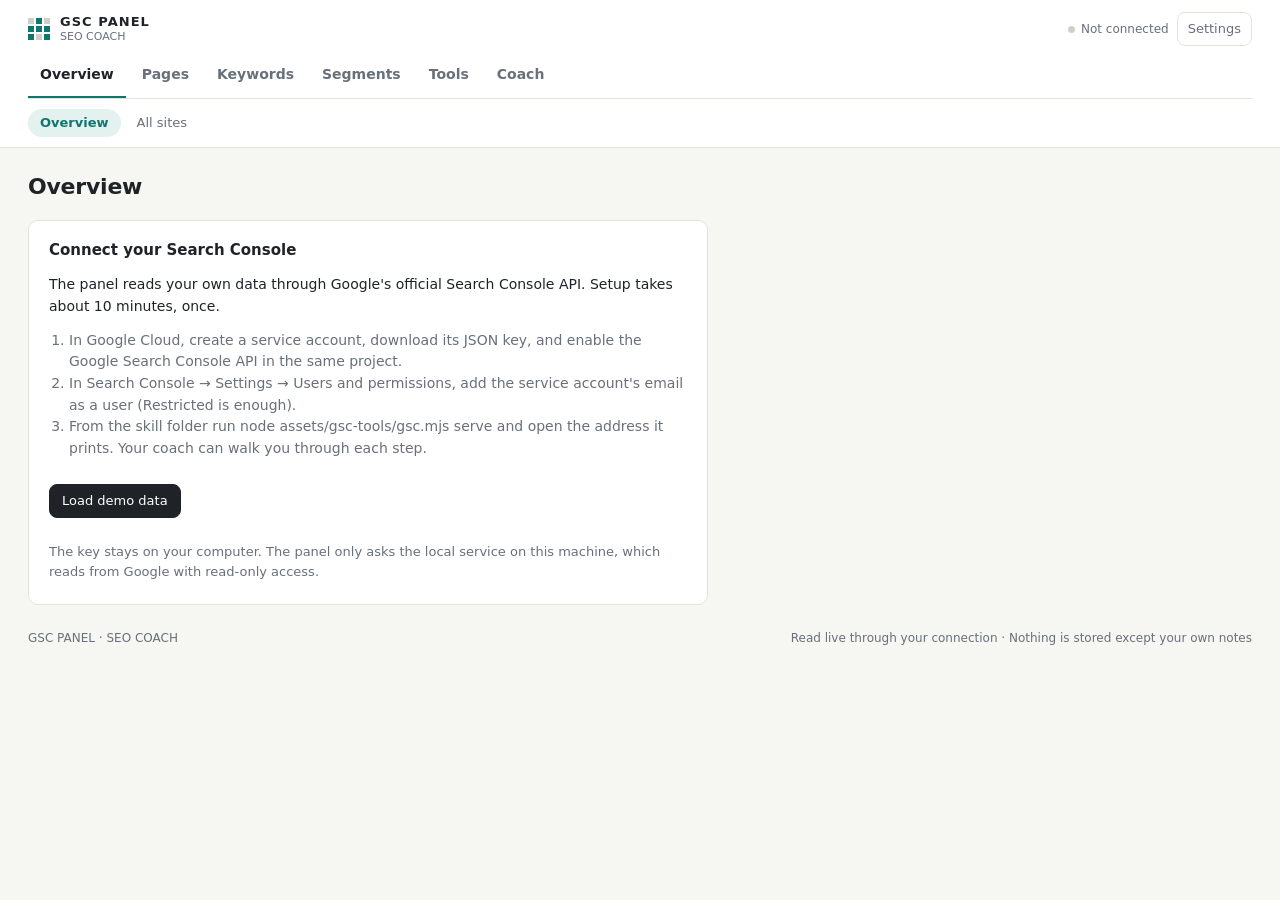
==== commit 58d83652: "3.0.0 - GSC Panel, Google API connection, algorithm update reading; English changelog Includes the u" ====
--- a/assets/gsc-dashboard/index.html
+++ b/assets/gsc-dashboard/index.html
@@ -1,273 +1,102 @@
 <!doctype html>
-<html lang="zh-Hant">
+<html lang="en">
   <head>
     <meta charset="utf-8" />
     <meta name="viewport" content="width=device-width, initial-scale=1" />
-    <meta name="theme-color" content="#f4f7f6" />
-    <meta name="description" content="SEO Coach 的本地 GSC 搜尋表現分析面板" data-i18n-content="meta.description" />
-    <title>Search Signal · SEO Coach GSC Panel</title>
+    <meta name="theme-color" content="#ffffff" />
+    <meta name="description" content="SEO Coach GSC panel" data-i18n-content="meta.description" />
+    <title>GSC Panel · SEO Coach</title>
+    <link rel="icon" href="data:," />
     <link rel="stylesheet" href="styles.css" />
   </head>
   <body>
-    <a class="skip-link" href="#main-content" data-i18n="skip.main">跳到主要內容</a>
-    <div class="app-shell">
-      <aside class="side-rail" aria-label="面板導覽" data-i18n-aria="nav.navigation">
-        <div class="brand-lockup">
-          <div class="brand-mark" aria-hidden="true"><span></span><span></span><span></span></div>
-          <div>
-            <p class="brand-name">SEARCH<br />SIGNAL</p>
-            <p class="brand-sub" data-i18n="brand.sub">SEO COACH / LOCAL</p>
-          </div>
+    <a class="skip-link" href="#view" data-i18n="skip.main">Skip to main content</a>
+
+    <header class="console">
+      <div class="hud">
+        <a class="brand" href="#overview">
+          <span class="brand-mark" aria-hidden="true"><i></i><i></i><i></i><i></i><i></i><i></i><i></i><i></i><i></i></span>
+          <span>
+            <span class="brand-name">GSC PANEL</span>
+            <span class="brand-sub" data-i18n="brand.sub">SEO COACH</span>
+          </span>
+        </a>
+
+        <div id="controls" class="controls" hidden>
+          <label class="slot"><span data-i18n="top.site">Property</span><select id="siteSelect" class="input"></select></label>
+          <label class="slot"><span data-i18n="top.range">Period</span><select id="rangeSelect" class="input"></select></label>
+          <label class="slot"><span data-i18n="top.compare">Compare</span><select id="compareSelect" class="input"></select></label>
+          <button id="filterToggle" class="btn btn-ghost" type="button" aria-expanded="false" aria-controls="filterPanel"></button>
+          <button id="refreshButton" class="btn btn-ghost" type="button" data-i18n="top.refresh">Refresh</button>
         </div>
 
-        <nav class="rail-nav">
-          <a class="rail-link is-active" href="#overview"><span class="rail-index">01</span><span data-i18n="nav.overview">總覽</span></a>
-          <a class="rail-link" href="#keywords"><span class="rail-index">02</span><span data-i18n="nav.keywords">關鍵詞動向</span></a>
-          <a class="rail-link" href="#recommendations"><span class="rail-index">03</span><span data-i18n="nav.queue">重寫佇列</span></a>
-          <a class="rail-link" href="#pages"><span class="rail-index">04</span><span data-i18n="nav.pages">頁面視角</span></a>
-          <a class="rail-link" href="#data-quality"><span class="rail-index">05</span><span data-i18n="nav.quality">資料檢查</span></a>
-        </nav>
+        <div class="hud-end">
+          <span id="connectionStatus" class="pill is-checking" role="status"></span>
+          <details class="menu">
+            <summary data-i18n="settings.menu">Settings</summary>
+            <div class="menu-body">
+              <label class="slot"><span data-i18n="settings.language">Language</span><select id="localeSelect" class="input"></select></label>
+              <label class="slot"><span data-i18n="settings.theme">Theme</span>
+                <select id="themeSelect" class="input">
+                  <option value="auto" data-i18n="theme.auto">Auto</option>
+                  <option value="light" data-i18n="theme.light">Light</option>
+                  <option value="dark" data-i18n="theme.dark">Dark</option>
+                </select>
+              </label>
+              <button id="exportStateButton" class="btn btn-ghost" type="button" data-i18n="settings.export">Export my notes and settings</button>
+              <label class="btn btn-ghost"><span data-i18n="settings.import">Import</span><input id="importStateInput" class="visually-hidden" type="file" accept=".json,application/json" /></label>
+              <button id="clearDataButton" class="btn btn-ghost" type="button" data-i18n="settings.clear">Clear local data</button>
+            </div>
+          </details>
+        </div>
+      </div>
 
-        <div class="rail-foot">
-          <span class="status-dot" aria-hidden="true"></span>
-          <div>
-            <p data-i18n="rail.localCompute">LOCAL COMPUTE</p>
-            <small data-i18n="rail.localNote">資料只留在此瀏覽器</small>
-          </div>
+      <nav class="menubar" aria-label="Panel" data-i18n-aria="nav.navigation">
+        <div id="nav" class="tabs"></div>
+        <div id="subnav" class="subtabs"></div>
+      </nav>
+    </header>
+
+    <div class="stage">
+      <div id="demoBanner" class="banner" hidden>
+        <span data-i18n="demo.banner">Demo data — every number here is synthetic.</span>
+        <button id="demoExit" class="btn btn-ghost" type="button" data-i18n="demo.exit">Exit demo</button>
+      </div>
+
+      <div class="titlebar">
+        <h1 id="viewTitle"></h1>
+        <span id="periodLabel" class="period"></span>
+        <span id="filterSummary" class="filter-summary" hidden></span>
+        <button id="evidenceButton" class="btn btn-ghost evidence-button" type="button" hidden data-i18n="evidence.copy">Copy evidence card</button>
+      </div>
+
+      <section id="filterPanel" class="card filter-panel" hidden aria-label="Filter" data-i18n-aria="filter.button">
+        <div id="filterFields" class="form-grid"></div>
+        <div class="toolbar">
+          <button id="filterApply" class="btn" type="button" data-i18n="filter.apply">Apply</button>
+          <button id="filterClear" class="btn btn-ghost" type="button" data-i18n="filter.clear">Clear</button>
+          <span class="toolbar-fill"></span>
+          <input id="segmentName" class="input" maxlength="40" placeholder="Segment name" data-i18n-placeholder="segments.name" data-i18n-aria="segments.name" />
+          <button id="filterSave" class="btn btn-ghost" type="button" data-i18n="filter.saveSegment">Save as segment</button>
         </div>
-      </aside>
+      </section>
 
-      <main id="main-content" class="main-stage">
-        <header id="overview" class="topbar">
-          <div class="topbar-heading">
-            <div class="topbar-label-row">
-              <p class="eyebrow" data-i18n="top.eyebrow">GSC / LOCAL DASHBOARD</p>
-              <span class="topbar-scope" data-i18n="top.scope">純瀏覽器計算</span>
-            </div>
-            <h1 class="topbar-title" data-i18n="top.title">搜尋成效</h1>
-            <p class="topbar-note" data-i18n="top.note">匯入 GSC 資料，查看排名、流量與重寫候選</p>
-          </div>
-          <div class="topbar-actions">
-            <span id="connectionStatus" class="connection-pill is-idle"><span class="status-dot" aria-hidden="true"></span>等待資料</span>
-            <label class="locale-picker"><span class="visually-hidden" data-i18n="language.label">語言</span><select id="localeSelect" class="select-control" data-i18n-aria="language.label"></select></label>
-            <button id="loadSampleButton" class="button button-quiet" type="button" data-i18n="action.sample">載入示範資料</button>
-            <button id="clearDataButton" class="button button-quiet" type="button" data-i18n="action.clear">清除本機資料</button>
-          </div>
-        </header>
+      <main id="view" class="view" tabindex="-1"></main>
 
-        <section id="import" class="import-panel" aria-labelledby="import-title">
-          <div class="section-heading">
-            <div>
-              <p class="eyebrow" data-i18n="import.eyebrow">IMPORT / DATA SOURCE</p>
-              <h2 id="import-title" data-i18n="import.title">匯入 GSC 資料</h2>
-            </div>
-            <p class="section-caption" data-i18n="import.caption">已有 GSC API 連線會先自動同步；沒有連線再手動匯入。</p>
-          </div>
+      <footer class="footer"><span>GSC PANEL · SEO COACH</span><span data-i18n="footer.note">Read live through your connector · nothing but your own notes is stored</span></footer>
+    </div>
+    <dialog id="detail" class="detail"><div id="detailBody" class="detail-body"></div></dialog>
+    <div id="toast" class="toast" role="status" aria-live="polite"></div>
 
-          <div id="apiSourceStatus" class="api-source-status is-loading" role="status" aria-live="polite">
-            <span class="api-source-indicator" aria-hidden="true"></span>
-            <div class="api-source-copy">
-              <strong id="apiSourceLabel">正在檢查 GSC API…</strong>
-              <span id="apiSourceNote">若已有連線，面板會自動載入目前與比較期間。</span>
-            </div>
-            <button id="refreshApiButton" class="button button-outline" type="button" hidden data-i18n="action.refresh">重新同步</button>
-          </div>
-          <div id="syncSummary" class="sync-summary" hidden></div>
-
-          <div class="import-grid">
-            <div class="drop-card" data-target="current">
-              <div class="drop-topline"><span class="period-label" data-i18n="period.currentLabel">CURRENT / 目前期間</span><span class="drop-number">A</span></div>
-              <h3 data-i18n="period.currentTitle">放入目前期間</h3>
-              <p data-i18n="period.currentDescription">可選一個或多個檔案，面板會在本機合併。</p>
-              <label class="file-picker" for="currentFiles" data-i18n="period.currentPick">選擇目前資料</label>
-              <input id="currentFiles" class="visually-hidden" type="file" accept=".csv,.tsv,.json,text/csv,application/json" multiple />
-              <p id="currentFileSummary" class="file-summary" data-i18n="file.notImported">尚未匯入</p>
-            </div>
-
-            <div class="compare-bridge" aria-hidden="true"><span>VS</span></div>
-
-            <div class="drop-card drop-card-previous" data-target="previous">
-              <div class="drop-topline"><span class="period-label" data-i18n="period.previousLabel">PREVIOUS / 比較期間</span><span class="drop-number">B</span></div>
-              <h3 data-i18n="period.previousTitle">放入比較期間</h3>
-              <p data-i18n="period.previousDescription">建議使用相同範圍與維度。</p>
-              <label class="file-picker file-picker-dark" for="previousFiles" data-i18n="period.previousPick">選擇比較資料</label>
-              <input id="previousFiles" class="visually-hidden" type="file" accept=".csv,.tsv,.json,text/csv,application/json" multiple />
-              <p id="previousFileSummary" class="file-summary" data-i18n="file.notImported">尚未匯入</p>
-            </div>
-          </div>
-
-          <div class="paste-row">
-            <div>
-              <p class="eyebrow" data-i18n="paste.eyebrow">PASTE / OPTIONAL</p>
-              <p class="paste-help" data-i18n="paste.help">也可直接貼上 CSV 或 API JSON；資料不會離開瀏覽器。</p>
-            </div>
-            <div class="paste-controls">
-              <label class="select-label" for="pasteTarget" data-i18n="paste.target">貼到</label>
-              <select id="pasteTarget" class="select-control">
-                <option value="current" data-i18n="paste.current">目前期間</option>
-                <option value="previous" data-i18n="paste.previous">比較期間</option>
-              </select>
-              <button id="pasteImportButton" class="button button-outline" type="button" data-i18n="action.importPaste">匯入貼上內容</button>
-            </div>
-          </div>
-          <textarea id="pasteInput" class="paste-input" rows="3" placeholder="貼上第一列含 Query、Clicks、Impressions、CTR、Position 的資料…" data-i18n-placeholder="paste.placeholder"></textarea>
-          <p id="importMessage" class="import-message" role="status" aria-live="polite"></p>
-        </section>
-
-        <section id="dashboardData" hidden>
-          <div class="section-heading data-heading">
-            <div>
-              <p class="eyebrow" data-i18n="overview.eyebrow">OVERVIEW / CURRENT WINDOW</p>
-              <h2 data-i18n="overview.title">概覽</h2>
-            </div>
-            <div class="data-heading-actions">
-              <button id="exportRecommendationsButton" class="button button-outline" type="button" data-i18n="action.exportQueue">匯出重寫佇列</button>
-              <button id="exportAnalysisButton" class="button button-outline" type="button" data-i18n="action.exportAnalysis">匯出分析 JSON</button>
-              <button id="printButton" class="button button-outline" type="button" data-i18n="action.print">列印報告</button>
-            </div>
-          </div>
-
-          <section class="stat-grid" aria-label="主要指標">
-            <article class="stat-card stat-card-featured">
-              <div class="stat-card-top"><span data-i18n="stat.clicks">CLICK / 點擊</span><span class="stat-index">01</span></div>
-              <strong id="kpiClicks" class="stat-value">—</strong>
-              <div id="kpiClicksDelta" class="stat-delta">等待比較期間</div>
-              <p data-i18n="stat.clicksDesc">目前匯入範圍的總點擊次數</p>
-            </article>
-            <article class="stat-card">
-              <div class="stat-card-top"><span data-i18n="stat.impressions">IMPRESSION / 曝光</span><span class="stat-index">02</span></div>
-              <strong id="kpiImpressions" class="stat-value">—</strong>
-              <div id="kpiImpressionsDelta" class="stat-delta">等待比較期間</div>
-              <p data-i18n="stat.impressionsDesc">目前匯入範圍的總曝光次數</p>
-            </article>
-            <article class="stat-card">
-              <div class="stat-card-top"><span data-i18n="stat.ctr">CTR / 點閱率</span><span class="stat-index">03</span></div>
-              <strong id="kpiCtr" class="stat-value">—</strong>
-              <div id="kpiCtrDelta" class="stat-delta">等待比較期間</div>
-              <p data-i18n="stat.ctrDesc">點擊 ÷ 曝光，不平均各列 CTR</p>
-            </article>
-            <article class="stat-card">
-              <div class="stat-card-top"><span data-i18n="stat.position">AVG POSITION / 平均排名</span><span class="stat-index">04</span></div>
-              <strong id="kpiPosition" class="stat-value">—</strong>
-              <div id="kpiPositionDelta" class="stat-delta">等待比較期間</div>
-              <p data-i18n="stat.positionDesc">GSC 期間平均位置，數字越小越前</p>
-            </article>
-          </section>
-
-          <div class="analysis-grid analysis-grid-top">
-            <section class="surface-card rank-card" aria-labelledby="rank-title">
-              <div class="card-heading"><div><p class="eyebrow" data-i18n="rank.eyebrow">DISTRIBUTION / QUERY COUNT</p><h2 id="rank-title" data-i18n="rank.title">關鍵詞站在哪裡</h2></div><span id="rankTotal" class="heading-metric">—</span></div>
-              <p class="card-intro" data-i18n="rank.intro">以每個 Query 的匯總平均排名分桶；這不是即時 SERP 名次。</p>
-              <div id="rankDistribution" class="rank-distribution"></div>
-              <div class="rank-footnote"><span class="mini-legend legend-teal"></span><span data-i18n="rank.ranked">有平均排名</span><span class="mini-legend legend-muted"></span><span id="rankUnknown">—</span></div>
-            </section>
-
-            <section class="surface-card movement-card" aria-labelledby="movement-title">
-              <div class="card-heading"><div><p class="eyebrow" data-i18n="movement.eyebrow">DELTA / PERIOD OVER PERIOD</p><h2 id="movement-title" data-i18n="movement.title">哪裡正在移動</h2></div><span id="comparisonLabel" class="comparison-label">僅現況</span></div>
-              <div id="movementGrid" class="movement-grid"></div>
-              <p class="card-note" data-i18n="movement.note">排名改善 = 前期平均排名 − 目前平均排名；正數代表數字變小、位置變好。</p>
-            </section>
-          </div>
-
-          <div class="analysis-grid analysis-grid-middle">
-            <section class="surface-card signal-card" aria-labelledby="signal-title">
-              <div class="card-heading"><div><p class="eyebrow" data-i18n="signal.eyebrow">RANK SHIFT / TOP MOVERS</p><h2 id="signal-title" data-i18n="signal.title">上升與下降的訊號</h2></div><span class="heading-metric heading-metric-accent" data-i18n="signal.badge">排名變化</span></div>
-              <div class="signal-columns">
-                <div><div class="signal-column-title"><span class="direction-arrow is-up">↗</span><span data-i18n="signal.up">排名改善</span></div><div id="risingList" class="signal-list"></div></div>
-                <div><div class="signal-column-title"><span class="direction-arrow is-down">↘</span><span data-i18n="signal.down">排名下降</span></div><div id="decliningList" class="signal-list"></div></div>
-              </div>
-            </section>
-
-            <section class="surface-card profile-card" aria-labelledby="profile-title">
-              <div class="card-heading"><div><p class="eyebrow" data-i18n="profile.eyebrow">DATA PROFILE / INPUT HEALTH</p><h2 id="profile-title" data-i18n="profile.title">這份資料能回答什麼</h2></div><span class="heading-metric" data-i18n="profile.badge">LOCAL</span></div>
-              <div id="profileList" class="profile-list"></div>
-              <p class="card-note" data-i18n="profile.caveat">查詢維度會排除沒有 Query 的彙總列；GSC 可能省略匿名查詢。</p>
-            </section>
-          </div>
-
-          <section id="keywords" class="surface-card table-card" aria-labelledby="keywords-title">
-              <div class="card-heading table-heading">
-              <div><p class="eyebrow" data-i18n="keywords.eyebrow">QUERY LEDGER / FILTERABLE</p><h2 id="keywords-title" data-i18n="keywords.title">關鍵詞動向</h2></div>
-              <div class="table-tools">
-                <label class="search-box"><span aria-hidden="true">⌕</span><input id="keywordSearch" type="search" placeholder="搜尋關鍵詞…" data-i18n-placeholder="keywords.search" /></label>
-                <label class="select-wrap"><span class="visually-hidden" data-i18n="keywords.filterLabel">篩選動向</span><select id="keywordFilter" class="select-control" data-i18n-aria="keywords.filterLabel"><option value="all" data-i18n="keywords.filterAll">全部動向</option><option value="rank-up" data-i18n="keywords.filterRankUp">排名改善</option><option value="rank-down" data-i18n="keywords.filterRankDown">排名下降</option><option value="click-up" data-i18n="keywords.filterClickUp">點擊成長</option><option value="click-down" data-i18n="keywords.filterClickDown">點擊下降</option><option value="new" data-i18n="keywords.filterNew">新出現</option><option value="lost" data-i18n="keywords.filterLost">消失</option><option value="stable" data-i18n="keywords.filterStable">穩定</option></select></label>
-                <label class="select-wrap"><span class="visually-hidden" data-i18n="keywords.sortLabel">排序</span><select id="keywordSort" class="select-control" data-i18n-aria="keywords.sortLabel"><option value="impressions" data-i18n="keywords.sortImpressions">按曝光</option><option value="rankDelta" data-i18n="keywords.sortRankDelta">按排名變化</option><option value="clickDelta" data-i18n="keywords.sortClickDelta">按點擊變化</option><option value="query" data-i18n="keywords.sortQuery">按關鍵詞</option></select></label>
-              </div>
-            </div>
-            <div class="table-scroll"><table><thead><tr><th scope="col" data-i18n="table.query">Query</th><th scope="col" data-i18n="table.position">目前排名</th><th scope="col" data-i18n="table.rankChange">排名變化</th><th scope="col" data-i18n="table.impressionChange">曝光變化</th><th scope="col" data-i18n="table.clickChange">點擊變化</th><th scope="col" data-i18n="table.currentCtr">目前 CTR</th><th scope="col" data-i18n="table.signal">訊號</th><th scope="col" data-i18n="table.action">操作</th></tr></thead><tbody id="keywordTableBody"></tbody></table></div>
-            <div class="table-footer"><span id="keywordCountLabel">—</span><span data-i18n="table.footnote">所有變化均來自兩份匯入資料的 deterministic 計算</span></div>
-          </section>
-
-          <section id="recommendations" class="surface-card recommendation-card" aria-labelledby="recommendations-title">
-            <div class="card-heading table-heading">
-              <div><p class="eyebrow" data-i18n="recommendations.eyebrow">RULE QUEUE / HUMAN REVIEW</p><h2 id="recommendations-title" data-i18n="recommendations.title">重寫與優化候選</h2></div>
-              <div class="queue-header-tools"><div class="queue-heading-note"><span class="queue-dot"></span><span data-i18n="recommendations.note">規則排序，不是 AI 生成</span></div><label class="select-wrap"><span class="visually-hidden" data-i18n="recommendations.queueFilterLabel">篩選處理狀態</span><select id="queueFilter" class="select-control" data-i18n-aria="recommendations.queueFilterLabel"><option value="all" data-i18n="recommendations.queueAll">全部狀態</option><option value="open" data-i18n="recommendations.queueOpen">待確認</option><option value="reviewing" data-i18n="recommendations.queueReviewing">核對中</option><option value="in-progress" data-i18n="recommendations.queueInProgress">處理中</option><option value="done" data-i18n="recommendations.queueDone">已完成</option><option value="snoozed" data-i18n="recommendations.queueSnoozed">暫緩</option></select></label></div>
-            </div>
-            <div class="recommendation-intro"><p data-i18n="recommendations.intro">這裡列的是「值得先人工核對」的 Query，不是自動判定要重寫。先回到 SERP、承接頁與你的第一方證據，再決定補強、合併或暫緩。</p><button id="toggleRulesButton" class="text-button" type="button" data-i18n="action.viewRules">查看規則設定 ↗</button></div>
-            <div id="queueSummary" class="queue-summary">—</div>
-            <div id="recommendationList" class="recommendation-list"></div>
-          </section>
-
-          <div class="analysis-grid analysis-grid-middle insights-grid">
-            <section class="surface-card insight-card" aria-labelledby="anomaly-title">
-              <div class="card-heading"><div><p class="eyebrow" data-i18n="insights.eyebrow">SIGNALS / LOCAL PRIORITY</p><h2 id="anomaly-title" data-i18n="insights.anomalies">異常變化</h2></div><span id="anomalyCount" class="heading-metric heading-metric-accent" data-i18n="insights.anomaliesBadge">期間比較</span></div>
-              <div id="anomalyList" class="insight-list"></div>
-            </section>
-            <section class="surface-card insight-card" aria-labelledby="ctr-opportunity-title">
-              <div class="card-heading"><div><p class="eyebrow" data-i18n="insights.eyebrow">SIGNALS / LOCAL PRIORITY</p><h2 id="ctr-opportunity-title" data-i18n="insights.opportunities">CTR 機會</h2></div><span id="ctrOpportunityCount" class="heading-metric" data-i18n="insights.opportunitiesBadge">4–20 區間</span></div>
-              <div id="ctrOpportunityList" class="insight-list"></div>
-            </section>
-          </div>
-
-          <section id="pages" class="surface-card table-card" aria-labelledby="pages-title">
-            <div class="card-heading table-heading"><div><p class="eyebrow" data-i18n="pages.eyebrow">PAGE LENS / CURRENT WINDOW</p><h2 id="pages-title" data-i18n="pages.title">頁面視角</h2></div><span class="heading-metric" data-i18n="pages.badge">Query → Page</span></div>
-            <p class="card-intro" data-i18n="pages.intro">若匯入包含 Page 維度，這裡可以看哪些 URL 承接了曝光與點擊；沒有 Page 維度時仍保留查詢分析。</p>
-            <div class="table-scroll"><table><thead><tr><th scope="col" data-i18n="pages.page">頁面</th><th scope="col" data-i18n="pages.impressions">曝光</th><th scope="col" data-i18n="pages.clicks">點擊</th><th scope="col" data-i18n="pages.ctr">CTR</th><th scope="col" data-i18n="pages.position">平均排名</th><th scope="col" data-i18n="pages.queries">Query 數</th></tr></thead><tbody id="pageTableBody"></tbody></table></div>
-          </section>
-
-          <section id="data-quality" class="surface-card data-quality-card" aria-labelledby="quality-title">
-            <div class="card-heading"><div><p class="eyebrow" data-i18n="quality.eyebrow">PROVENANCE / LIMITS</p><h2 id="quality-title" data-i18n="quality.title">資料來源與邊界</h2></div><span class="heading-metric" data-i18n="quality.badge">TRACEABLE</span></div>
-            <div id="qualityGrid" class="quality-grid"></div>
-          </section>
-        </section>
-
-        <section id="emptyState" class="empty-state" aria-labelledby="empty-title">
-          <div><p class="eyebrow accent-eyebrow" data-i18n="empty.eyebrow">NO DATA</p><h2 id="empty-title" data-i18n="empty.title">尚未匯入資料</h2><p data-i18n="empty.description">先匯入目前期間，或載入示範資料。</p></div>
-          <button id="emptySampleButton" class="button button-primary" type="button" data-i18n="action.sample">載入示範資料</button>
-        </section>
-
-        <details id="rulesPanel" class="rules-panel">
-          <summary><span data-i18n="rules.title">規則設定</span><span class="summary-mark">＋</span></summary>
-          <div class="rules-content">
-            <p data-i18n="rules.description">門檻是面板排序用的可調參數，不是 Google 的硬規則。改動後會立即重算，不會改變原始匯入資料。</p>
-            <div class="rules-grid">
-              <label><span data-i18n="rules.minImpressions">最低曝光</span><input id="minImpressionsInput" type="number" min="0" step="1" value="20" /></label>
-              <label><span data-i18n="rules.rankDelta">排名變化判定（位）</span><input id="minRankDeltaInput" type="number" min="0.1" step="0.1" value="1" /></label>
-              <label><span data-i18n="rules.lowCtrRatio">低 CTR 參考倍率</span><input id="lowCtrRatioInput" type="number" min="0.1" max="1" step="0.05" value="0.75" /></label>
-              <label><span data-i18n="rules.maxRecommendations">最多顯示建議</span><input id="maxRecommendationsInput" type="number" min="1" max="100" step="1" value="30" /></label>
-              <label><span data-i18n="rules.anomalyDrop">異常下降比例</span><input id="anomalyDropRatioInput" type="number" min="0.1" max="0.9" step="0.05" value="0.3" /></label>
-              <label><span data-i18n="rules.anomalyRank">異常排名下降（位）</span><input id="anomalyRankDeltaInput" type="number" min="1" max="100" step="0.5" value="3" /></label>
-              <label><span data-i18n="rules.maxInsights">最多顯示訊號</span><input id="maxInsightsInput" type="number" min="1" max="30" step="1" value="8" /></label>
-            </div>
-          </div>
-        </details>
-
-        <footer class="app-footer"><span data-i18n="footer.left">SEO COACH / SEARCH SIGNAL</span><span data-i18n="footer.right">LOCAL • SOURCE-BOUND • COMPUTED IN BROWSER</span></footer>
-        <div id="toast" class="toast" role="status" aria-live="polite"></div>
-
-        <dialog id="keywordDetailDialog" class="detail-dialog" aria-labelledby="detailDialogTitle">
-          <div class="detail-dialog-inner">
-            <div class="detail-dialog-header">
-              <div><p class="eyebrow" data-i18n="detail.title">關鍵詞詳情</p><h2 id="detailDialogTitle">—</h2><p id="detailDialogMeta" class="detail-dialog-meta"></p></div>
-              <form method="dialog"><button class="icon-button" type="submit" aria-label="關閉" data-i18n-aria="action.close">×</button></form>
-            </div>
-            <div id="detailDialogContent" class="detail-dialog-content"></div>
-          </div>
-        </dialog>
-      </main>
-    </div>
+    <script src="panel-config.js"></script>
     <script src="engine.js"></script>
-    <script src="locales.js"></script>
+    <script src="locales/zh-Hant.js"></script>
+    <script src="locales/zh-Hans.js"></script>
+    <script src="locales/en.js"></script>
+    <script src="demo.js"></script>
+    <script src="local.js"></script>
+    <script src="core.js"></script>
+    <script src="views.js"></script>
     <script src="app.js"></script>
   </body>
 </html>
--- a/assets/gsc-dashboard/styles.css
+++ b/assets/gsc-dashboard/styles.css
@@ -1,112 +1,128 @@
+/* GSC Panel — the SEO Coach Search Console panel.
+   Quiet by design: one typeface, hairline borders, no shadows, one accent colour.
+   Colour is reserved for meaning — green and red for movement, teal for "selected"
+   and for the data itself. A small pixel mark is the only decoration. */
+
 :root {
   color-scheme: light;
-  --ink: #1f3531;
-  --ink-soft: #49615b;
-  --ink-muted: #627b74;
-  --bg: #f4f7f6;
-  --bg-deep: #edf3f1;
+  --bg: #f6f6f3;
   --surface: #ffffff;
-  --surface-raised: #fbfdfc;
-  --surface-quiet: #f1f6f4;
-  --line: #dce8e4;
-  --line-strong: #c7d9d4;
-  --teal: #187b6d;
-  --teal-deep: #2b9384;
-  --amber: #a9722b;
-  --coral: #c75b58;
-  --blue: #3d6f9f;
-  --radius-lg: 14px;
-  --radius-md: 10px;
-  --radius-sm: 7px;
-  --shadow: 0 12px 34px rgba(35, 67, 59, 0.08);
-  --font-sans: Inter, ui-sans-serif, system-ui, -apple-system, BlinkMacSystemFont, "Segoe UI", "Noto Sans TC", "PingFang TC", "Microsoft JhengHei", sans-serif;
-  --font-display: Inter, ui-sans-serif, system-ui, "Noto Sans TC", sans-serif;
+  --sunken: #f1f1ed;
+  --text: #1f2328;
+  --muted: #68707a;
+  --border: #e3e3dd;
+  --border-strong: #cfcfc7;
+  --accent: #0f766e;
+  --accent-soft: #e3f2ef;
+  --on-accent: #ffffff;
+  --good: #177245;
+  --good-soft: #e4f3ea;
+  --bad: #b3261e;
+  --bad-soft: #fbe9e7;
+  --warn: #8a5a00;
+  --warn-soft: #fbf1d9;
+  --info: #2f5f9e;
+  --info-soft: #e8eef8;
+  --hm-0: #f1f1ed;
+  --hm-1: #d5ece7;
+  --hm-2: #9fd3c9;
+  --hm-3: #4aa697;
+  --hm-4: #0f6b5f;
+  --tone-0: #0f6b5f;
+  --tone-1: #4aa697;
+  --tone-2: #9fd3c9;
+  --tone-3: #c9cfc9;
+  --tone-4: #dcdfda;
+  --tone-5: #e9ebe7;
+  --radius: 10px;
+  --font: system-ui, -apple-system, "Segoe UI", "PingFang TC", "Microsoft JhengHei", "Noto Sans TC", "Microsoft YaHei", sans-serif;
+}
+
+:root[data-theme="dark"] {
+  color-scheme: dark;
+  --bg: #121416;
+  --surface: #1a1d20;
+  --sunken: #212529;
+  --text: #e7e9ec;
+  --muted: #98a1ab;
+  --border: #2a2f34;
+  --border-strong: #3a4047;
+  --accent: #5cc8b8;
+  --accent-soft: #1c302d;
+  --on-accent: #0c1f1c;
+  --good: #6fcf97;
+  --good-soft: #1b2e23;
+  --bad: #f28b82;
+  --bad-soft: #35201e;
+  --warn: #e3b55b;
+  --warn-soft: #302815;
+  --info: #8ab4f8;
+  --info-soft: #1c2636;
+  --hm-0: #212529;
+  --hm-1: #1f3a36;
+  --hm-2: #2a6158;
+  --hm-3: #3f9a8c;
+  --hm-4: #7fe0d0;
+  --tone-0: #7fe0d0;
+  --tone-1: #3f9a8c;
+  --tone-2: #2a6158;
+  --tone-3: #4a5057;
+  --tone-4: #383d43;
+  --tone-5: #2b2f34;
 }
 
 * {
   box-sizing: border-box;
 }
 
-html {
-  min-width: 320px;
-  scroll-behavior: smooth;
-}
-
+html,
 body {
-  min-height: 100vh;
   margin: 0;
+  min-height: 100%;
+}
+
+body {
   background: var(--bg);
-  color: var(--ink);
-  font-family: var(--font-sans);
-  font-size: 14px;
-  line-height: 1.6;
+  color: var(--text);
+  font: 14px/1.55 var(--font);
   -webkit-font-smoothing: antialiased;
-}
-
-body::before {
-  position: fixed;
-  z-index: -1;
-  inset: 0;
-  pointer-events: none;
-  content: "";
-  opacity: 0.16;
-  background-image: linear-gradient(rgba(24, 123, 109, 0.06) 1px, transparent 1px), linear-gradient(90deg, rgba(24, 123, 109, 0.06) 1px, transparent 1px);
-  background-size: 64px 64px;
-  mask-image: linear-gradient(to bottom, black, transparent 82%);
-}
-
-button,
-input,
-select,
-textarea {
-  font: inherit;
-}
-
-button,
-label,
-select,
-input[type="file"] {
-  -webkit-tap-highlight-color: transparent;
-}
-
-button,
-label,
-select {
-  cursor: pointer;
-}
-
-button:focus-visible,
-a:focus-visible,
-input:focus-visible,
-select:focus-visible,
-textarea:focus-visible,
-summary:focus-visible {
-  outline: 2px solid var(--teal);
-  outline-offset: 4px;
-}
-
-a {
-  color: inherit;
-  text-decoration: none;
 }
 
 h1,
 h2,
 h3,
-p {
+p,
+dl,
+dd,
+ol,
+ul {
   margin: 0;
 }
 
-h1,
-h2,
+h1 {
+  font-size: 22px;
+  font-weight: 650;
+  letter-spacing: -0.01em;
+}
+
+h2 {
+  font-size: 15px;
+  font-weight: 650;
+}
+
 h3 {
-  font-weight: 500;
-  letter-spacing: -0.03em;
-}
-
-table {
-  border-collapse: collapse;
-  width: 100%;
+  font-size: 14px;
+  font-weight: 650;
+  overflow-wrap: anywhere;
+}
+
+a {
+  color: inherit;
+}
+
+:focus-visible {
+  outline: 2px solid var(--accent);
+  outline-offset: 2px;
 }
 
 [hidden] {
@@ -114,2388 +130,1541 @@
 }
 
 .visually-hidden {
-  position: absolute !important;
-  width: 1px !important;
-  height: 1px !important;
-  padding: 0 !important;
-  margin: -1px !important;
-  overflow: hidden !important;
-  clip: rect(0, 0, 0, 0) !important;
-  white-space: nowrap !important;
-  border: 0 !important;
+  position: absolute;
+  width: 1px;
+  height: 1px;
+  overflow: hidden;
+  clip-path: inset(50%);
+  white-space: nowrap;
 }
 
 .skip-link {
-  position: fixed;
-  z-index: 100;
-  top: 12px;
-  left: 12px;
+  position: absolute;
+  left: 8px;
+  top: -60px;
+  z-index: 40;
   padding: 8px 12px;
-  background: var(--teal);
-  color: #071210;
-  transform: translateY(-140%);
+  background: var(--accent);
+  color: var(--on-accent);
+  border-radius: 6px;
 }
 
 .skip-link:focus {
-  transform: translateY(0);
-}
-
-.app-shell {
-  display: grid;
-  grid-template-columns: 214px minmax(0, 1fr);
-  min-height: 100vh;
-}
-
-.side-rail {
+  top: 8px;
+}
+
+.muted {
+  color: var(--muted);
+}
+
+.eyebrow {
+  color: var(--muted);
+  font-size: 12px;
+  letter-spacing: 0.08em;
+}
+
+/* --- header ----------------------------------------------------------------- */
+.console {
   position: sticky;
   top: 0;
+  z-index: 20;
+  background: var(--surface);
+  border-bottom: 1px solid var(--border);
+}
+
+.hud,
+.menubar,
+.stage {
+  max-width: 1320px;
+  margin: 0 auto;
+  padding-left: 28px;
+  padding-right: 28px;
+}
+
+.hud {
+  display: flex;
+  flex-wrap: wrap;
+  align-items: center;
+  gap: 10px 20px;
+  padding-top: 12px;
+  padding-bottom: 10px;
+}
+
+.brand {
+  display: flex;
+  align-items: center;
+  gap: 10px;
+  text-decoration: none;
+}
+
+.brand > span:last-child {
   display: flex;
   flex-direction: column;
-  min-height: 100vh;
-  padding: 24px 18px 20px;
-  background: #ffffff;
-  border-right: 1px solid var(--line);
-}
-
-.brand-lockup {
-  display: flex;
-  gap: 12px;
+  line-height: 1.25;
+}
+
+.brand-mark {
+  display: grid;
+  grid-template-columns: repeat(3, 6px);
+  gap: 2px;
+  flex: none;
+}
+
+.brand-mark i {
+  width: 6px;
+  height: 6px;
+  background: var(--accent);
+}
+
+.brand-mark i:nth-child(1),
+.brand-mark i:nth-child(3),
+.brand-mark i:nth-child(8) {
+  background: var(--border-strong);
+}
+
+.brand-name {
+  font-size: 13px;
+  font-weight: 700;
+  letter-spacing: 0.08em;
+}
+
+.brand-sub {
+  color: var(--muted);
+  font-size: 11px;
+}
+
+.controls,
+.hud-end {
+  display: flex;
+  flex-wrap: wrap;
   align-items: center;
-  padding: 0 2px 30px;
-}
-
-.brand-mark {
+  gap: 8px;
+}
+
+.controls {
+  flex: 1;
+}
+
+.hud-end {
+  margin-left: auto;
+}
+
+.slot {
+  display: flex;
+  align-items: center;
+  gap: 6px;
+  color: var(--muted);
+  font-size: 12px;
+}
+
+.menu {
+  position: relative;
+}
+
+.menu > summary {
+  cursor: pointer;
+  padding: 6px 10px;
+  color: var(--muted);
+  font-size: 13px;
+  list-style: none;
+  border: 1px solid var(--border);
+  border-radius: 8px;
+}
+
+.menu > summary::-webkit-details-marker {
+  display: none;
+}
+
+.menu-body {
+  position: absolute;
+  right: 0;
+  top: calc(100% + 8px);
+  z-index: 30;
+  display: flex;
+  flex-direction: column;
+  align-items: stretch;
+  gap: 10px;
+  width: 240px;
+  padding: 14px;
+  background: var(--surface);
+  border: 1px solid var(--border-strong);
+  border-radius: var(--radius);
+}
+
+.menu-body .slot {
+  justify-content: space-between;
+}
+
+.tabs,
+.subtabs {
+  display: flex;
+  gap: 4px;
+  overflow-x: auto;
+}
+
+.tab {
+  flex: none;
+  padding: 8px 12px 10px;
+  color: var(--muted);
+  font-weight: 550;
+  text-decoration: none;
+  border-bottom: 2px solid transparent;
+}
+
+.tab:hover {
+  color: var(--text);
+}
+
+.tab.is-active {
+  color: var(--text);
+  border-bottom-color: var(--accent);
+}
+
+.subtabs {
+  padding: 10px 0;
+  border-top: 1px solid var(--border);
+}
+
+.subtab {
+  flex: none;
+  padding: 4px 12px;
+  color: var(--muted);
+  font-size: 13px;
+  text-decoration: none;
+  border-radius: 999px;
+}
+
+.subtab:hover {
+  background: var(--sunken);
+  color: var(--text);
+}
+
+.subtab.is-active {
+  background: var(--accent-soft);
+  color: var(--accent);
+  font-weight: 600;
+}
+
+.nav-badge {
+  display: inline-block;
+  min-width: 18px;
+  margin-left: 6px;
+  padding: 0 5px;
+  background: var(--bad);
+  color: #fff;
+  font-size: 11px;
+  font-weight: 700;
+  line-height: 18px;
+  text-align: center;
+  border-radius: 999px;
+}
+
+/* --- page ------------------------------------------------------------------- */
+.stage {
+  display: flex;
+  flex-direction: column;
+  gap: 16px;
+  padding-top: 22px;
+  padding-bottom: 40px;
+}
+
+.titlebar {
+  display: flex;
+  flex-wrap: wrap;
+  align-items: baseline;
+  gap: 6px 14px;
+}
+
+.period {
+  color: var(--muted);
+  font-size: 13px;
+}
+
+.filter-summary {
+  padding: 2px 10px;
+  background: var(--accent-soft);
+  color: var(--accent);
+  font-size: 12px;
+  border-radius: 999px;
+}
+
+.banner {
+  display: flex;
+  flex-wrap: wrap;
+  align-items: center;
+  justify-content: space-between;
+  gap: 10px;
+  padding: 8px 14px;
+  background: var(--warn-soft);
+  color: var(--warn);
+  font-size: 13px;
+  border-radius: var(--radius);
+}
+
+.view {
+  display: flex;
+  flex-direction: column;
+  gap: 16px;
+  min-width: 0;
+}
+
+.view:focus {
+  outline: none;
+}
+
+.footer {
+  display: flex;
+  flex-wrap: wrap;
+  justify-content: space-between;
+  gap: 8px;
+  padding-top: 8px;
+  color: var(--muted);
+  font-size: 12px;
+}
+
+.grid-2,
+.grid-2-1 {
+  display: grid;
+  gap: 16px;
+  grid-template-columns: repeat(2, minmax(0, 1fr));
+}
+
+.grid-2-1 {
+  grid-template-columns: minmax(0, 2fr) minmax(0, 1fr);
+}
+
+.toolbar,
+.card-tools {
+  display: flex;
+  flex-wrap: wrap;
+  align-items: center;
+  gap: 8px;
+}
+
+.toolbar {
+  margin: 12px 0;
+}
+
+.toolbar-fill {
+  flex: 1;
+}
+
+/* --- controls --------------------------------------------------------------- */
+.btn,
+.chip,
+.btn-icon,
+.input {
+  font: inherit;
+  font-size: 13px;
+}
+
+.btn {
+  display: inline-flex;
+  align-items: center;
+  gap: 6px;
+  cursor: pointer;
+  padding: 6px 12px;
+  background: var(--text);
+  color: var(--surface);
+  border: 1px solid var(--text);
+  border-radius: 8px;
+}
+
+.btn:hover {
+  opacity: 0.88;
+}
+
+.btn:disabled {
+  cursor: not-allowed;
+  opacity: 0.5;
+}
+
+.btn-ghost {
+  background: transparent;
+  color: var(--text);
+  border-color: var(--border-strong);
+}
+
+.btn-ghost:hover {
+  background: var(--sunken);
+  opacity: 1;
+}
+
+.btn-ghost.is-active {
+  background: var(--accent-soft);
+  color: var(--accent);
+  border-color: var(--accent);
+}
+
+.btn-icon {
+  cursor: pointer;
+  margin-left: 6px;
+  padding: 0 6px;
+  background: transparent;
+  color: var(--muted);
+  border: 1px solid transparent;
+  border-radius: 6px;
+  line-height: 20px;
+  visibility: hidden;
+}
+
+tr:hover .btn-icon,
+.btn-icon:focus-visible {
+  visibility: visible;
+}
+
+.btn-icon:hover {
+  color: var(--accent);
+  border-color: var(--border-strong);
+}
+
+.input {
+  min-width: 0;
+  padding: 6px 10px;
+  background: var(--surface);
+  color: var(--text);
+  border: 1px solid var(--border-strong);
+  border-radius: 8px;
+}
+
+.input-wide {
+  flex: 1 1 260px;
+}
+
+.input-num {
+  width: 96px;
+}
+
+.textarea {
+  display: block;
+  width: 100%;
+  resize: vertical;
+}
+
+.field {
   display: flex;
   flex-direction: column;
   gap: 4px;
-  justify-content: center;
-  width: 32px;
-  height: 32px;
-  padding: 7px;
-  border: 1px solid var(--teal);
-  border-radius: 50%;
-  transform: rotate(-18deg);
-}
-
-.brand-mark span {
-  display: block;
-  height: 2px;
-  background: var(--teal);
-}
-
-.brand-mark span:nth-child(2) {
-  width: 75%;
-}
-
-.brand-mark span:nth-child(3) {
-  width: 46%;
-}
-
-.brand-name {
-  color: var(--ink);
-  font-family: var(--font-display);
+  color: var(--muted);
+  font-size: 12px;
+}
+
+.field-inline,
+.field-check {
+  flex-direction: row;
+  align-items: center;
+  gap: 8px;
+}
+
+.field-check input {
+  width: 15px;
+  height: 15px;
+  accent-color: var(--accent);
+}
+
+.field-pair {
+  display: flex;
+  gap: 6px;
+}
+
+.field-pair .input:last-child {
+  flex: 1;
+}
+
+.form-grid {
+  display: grid;
+  gap: 12px;
+  grid-template-columns: repeat(auto-fit, minmax(210px, 1fr));
+  align-items: end;
+  margin: 12px 0;
+}
+
+.field-wide {
+  grid-column: span 2;
+}
+
+.form-actions,
+.check-row {
+  display: flex;
+  flex-wrap: wrap;
+  gap: 14px;
+  align-items: center;
+}
+
+.fieldset {
+  margin: 14px 0 0;
+  padding: 0;
+  border: 0;
+}
+
+legend {
+  padding: 0;
+  color: var(--muted);
+  font-size: 12px;
+  font-weight: 600;
+}
+
+.chips {
+  display: inline-flex;
+  flex-wrap: wrap;
+  gap: 4px;
+}
+
+.chip {
+  cursor: pointer;
+  padding: 4px 12px;
+  background: transparent;
+  color: var(--muted);
+  border: 1px solid var(--border);
+  border-radius: 999px;
+}
+
+.chip:hover {
+  color: var(--text);
+}
+
+.chip.is-active {
+  background: var(--accent-soft);
+  color: var(--accent);
+  border-color: transparent;
+  font-weight: 600;
+}
+
+.chip.is-static {
+  cursor: default;
+  padding: 1px 9px;
+  background: var(--sunken);
+  color: var(--text);
+  border-color: transparent;
+  font-size: 12px;
+}
+
+.chip.is-bad {
+  background: var(--bad-soft);
+  color: var(--bad);
+}
+
+.chip-count {
+  opacity: 0.7;
+}
+
+.panel {
+  margin: 12px 0;
+  padding: 10px 14px;
+  background: var(--sunken);
+  border-radius: 8px;
+}
+
+.panel > summary,
+.note > summary {
+  cursor: pointer;
+  color: var(--muted);
   font-size: 13px;
-  font-weight: 700;
-  letter-spacing: 0.16em;
-  line-height: 1.03;
-}
-
-.brand-sub,
-.eyebrow,
-.period-label,
-.stat-card-top,
-.rail-foot,
-.app-footer,
-.topbar-note {
-  font-size: 10px;
-  letter-spacing: 0.13em;
-  text-transform: uppercase;
-}
-
-.brand-sub {
-  margin-top: 8px;
-  color: var(--ink-muted);
-  font-size: 8px;
-  letter-spacing: 0.1em;
-}
-
-.rail-nav {
-  display: grid;
-  gap: 7px;
-}
-
-.rail-link {
-  display: flex;
-  gap: 12px;
+}
+
+.panel > summary {
+  color: var(--text);
+  font-weight: 600;
+}
+
+.note {
+  margin-top: 12px;
+}
+
+.note p {
+  max-width: 80ch;
+  margin-top: 6px;
+  color: var(--muted);
+  font-size: 13px;
+}
+
+/* --- surfaces --------------------------------------------------------------- */
+.card {
+  min-width: 0;
+  padding: 18px 20px;
+  background: var(--surface);
+  border: 1px solid var(--border);
+  border-radius: var(--radius);
+}
+
+.card-head {
+  display: flex;
+  flex-wrap: wrap;
   align-items: center;
-  padding: 10px 8px;
-  color: var(--ink-muted);
-  border-left: 1px solid transparent;
-  transition: background 180ms ease, border-color 180ms ease, color 180ms ease;
-}
-
-.rail-link:hover,
-.rail-link.is-active {
-  background: #edf7f4;
-  border-color: var(--teal);
-  color: var(--ink);
-}
-
-.rail-link.is-active {
-  color: var(--teal);
-}
-
-.rail-index {
-  color: var(--ink-muted);
-  font-family: var(--font-display);
-  font-size: 10px;
-  letter-spacing: 0.1em;
-}
-
-.rail-link.is-active .rail-index {
-  color: var(--teal);
-}
-
-.rail-foot {
-  display: flex;
-  gap: 9px;
-  align-items: flex-start;
-  margin-top: auto;
-  padding: 14px 7px 0;
-  color: var(--ink-soft);
-  border-top: 1px solid var(--line);
-  line-height: 1.35;
-}
-
-.rail-foot p {
-  color: var(--teal);
-  font-size: 9px;
-}
-
-.rail-foot small {
-  display: block;
-  margin-top: 4px;
-  color: var(--ink-muted);
-  font-size: 10px;
-  letter-spacing: 0;
-  text-transform: none;
-}
-
-.status-dot,
-.queue-dot {
-  display: inline-block;
-  flex: 0 0 auto;
-  width: 7px;
-  height: 7px;
-  margin-top: 4px;
-  border-radius: 50%;
-  background: var(--teal);
-  box-shadow: 0 0 0 4px rgba(24, 123, 109, 0.12);
-}
-
-.main-stage {
-  width: min(100%, 1540px);
-  padding: 0 34px 30px;
-  margin: 0 auto;
-}
-
-.topbar {
-  position: sticky;
-  z-index: 10;
-  top: 0;
-  display: flex;
   justify-content: space-between;
-  gap: 24px;
-  align-items: center;
-  min-height: 82px;
-  padding: 14px 0;
-  background: rgba(244, 247, 246, 0.94);
-  backdrop-filter: blur(14px);
-  border-bottom: 1px solid var(--line);
-}
-
-.topbar-heading {
-  min-width: 0;
-}
-
-.topbar-label-row {
-  display: flex;
   gap: 10px;
-  align-items: center;
-}
-
-.topbar-scope {
-  color: var(--teal);
-  font-size: 10px;
-}
-
-.topbar-title {
-  margin-top: 4px;
-  color: var(--ink);
-  font-size: 25px;
-  line-height: 1.15;
-}
-
-.eyebrow {
-  color: var(--ink-muted);
-  font-size: 9px;
-  line-height: 1.2;
-}
-
-.accent-eyebrow {
-  color: var(--teal);
-}
-
-.topbar-note {
-  margin-top: 4px;
-  color: var(--ink-soft);
-  font-size: 9px;
-  letter-spacing: 0.06em;
-  text-transform: none;
-}
-
-.topbar-actions,
-.data-heading-actions,
-.paste-controls,
-.table-tools {
-  display: flex;
-  flex-wrap: wrap;
-  gap: 9px;
-  align-items: center;
-}
-
-.connection-pill,
-.queue-heading-note,
-.status-tag,
-.rec-bucket {
-  display: inline-flex;
-  gap: 7px;
-  align-items: center;
-  border: 1px solid var(--line);
-  border-radius: 999px;
-  white-space: nowrap;
-}
-
-.connection-pill {
-  padding: 6px 10px;
-  color: var(--ink-muted);
-  font-size: 10px;
-}
-
-.connection-pill .status-dot {
-  width: 5px;
-  height: 5px;
-  margin-top: 0;
-  background: var(--ink-muted);
-  box-shadow: none;
-}
-
-.connection-pill.is-live {
-  color: var(--teal);
-  border-color: #a9d7cc;
-}
-
-.connection-pill.is-live .status-dot,
-.connection-pill.is-partial .status-dot {
-  background: var(--teal);
-  box-shadow: 0 0 0 3px rgba(24, 123, 109, 0.12);
-}
-
-.connection-pill.is-partial {
-  color: var(--amber);
-  border-color: #e7d0aa;
-}
-
-.button {
-  min-height: 34px;
-  padding: 7px 13px;
-  color: var(--ink);
-  background: transparent;
-  border: 1px solid var(--line-strong);
-  border-radius: var(--radius-sm);
-  font-size: 11px;
-  transition: background 180ms ease, color 180ms ease, border-color 180ms ease, transform 180ms ease;
-}
-
-.button:hover {
-  border-color: var(--teal);
-  transform: translateY(-1px);
-}
-
-.button-primary {
-  color: #071210;
-  background: var(--teal);
-  border-color: var(--teal);
-  font-weight: 650;
-}
-
-.button-primary:hover {
-  background: #2b9384;
-  color: #071210;
-}
-
-.button-quiet {
-  color: var(--ink-soft);
-  border-color: transparent;
-}
-
-.button-outline {
-  color: var(--ink-soft);
-}
-
-.import-panel,
-.surface-card,
-.rules-panel {
-  background: var(--surface);
-  border: 1px solid var(--line);
-  border-radius: var(--radius-lg);
-  box-shadow: var(--shadow);
-}
-
-.import-panel {
-  padding: 22px;
-  margin-top: 18px;
-}
-
-.section-heading,
-.card-heading,
-.table-heading,
-.data-heading {
-  display: flex;
-  justify-content: space-between;
-  gap: 20px;
-  align-items: flex-start;
-}
-
-.section-heading h2,
-.card-heading h2 {
-  margin-top: 8px;
-  color: var(--ink);
-  font-size: 19px;
-  line-height: 1.2;
-}
-
-.section-caption,
+  margin-bottom: 10px;
+}
+
 .card-intro {
-  max-width: 470px;
-  color: var(--ink-muted);
-  font-size: 12px;
-  line-height: 1.6;
-}
-
-.api-source-status {
-  display: grid;
-  grid-template-columns: 8px minmax(0, 1fr) auto;
-  gap: 10px;
-  align-items: center;
-  padding: 11px 13px;
-  margin-top: 17px;
-  background: var(--surface-quiet);
-  border: 1px solid var(--line);
-  border-radius: var(--radius-sm);
-}
-
-.api-source-indicator {
-  width: 8px;
-  height: 8px;
-  border-radius: 50%;
-  background: var(--ink-muted);
-}
-
-.api-source-copy {
-  display: grid;
-  gap: 2px;
-  min-width: 0;
-}
-
-.api-source-copy strong {
-  color: var(--ink);
-  font-size: 12px;
-  font-weight: 600;
-  line-height: 1.35;
-}
-
-.api-source-copy span {
-  overflow: hidden;
-  color: var(--ink-muted);
-  font-size: 11px;
-  line-height: 1.4;
-  text-overflow: ellipsis;
-  white-space: nowrap;
-}
-
-.api-source-status.is-loading .api-source-indicator {
-  background: var(--amber);
-  box-shadow: 0 0 0 4px rgba(169, 114, 43, 0.12);
-}
-
-.api-source-status.is-connected {
-  background: #eef8f5;
-  border-color: #bfe1d7;
-}
-
-.api-source-status.is-connected .api-source-indicator {
-  background: var(--teal);
-  box-shadow: 0 0 0 4px rgba(24, 123, 109, 0.12);
-}
-
-.api-source-status.is-error {
-  background: #fff6f4;
-  border-color: #efd2cc;
-}
-
-.api-source-status.is-error .api-source-indicator {
-  background: var(--coral);
-  box-shadow: 0 0 0 4px rgba(199, 91, 88, 0.12);
-}
-
-.import-grid {
-  display: grid;
-  grid-template-columns: minmax(0, 1fr) 48px minmax(0, 1fr);
-  gap: 16px;
-  align-items: stretch;
-  margin-top: 25px;
-}
-
-.drop-card {
-  position: relative;
-  min-height: 170px;
-  padding: 20px;
-  overflow: hidden;
-  background: #eff8f5;
-  border: 1px solid #cce8df;
-  border-radius: var(--radius-md);
-  transition: border-color 180ms ease, background 180ms ease, transform 180ms ease;
-}
-
-.drop-card:hover,
-.drop-card.is-dragging {
-  background: #e6f4ef;
-  border-color: var(--teal);
-  transform: translateY(-2px);
-}
-
-.drop-card-previous {
-  background: #fbf6ed;
-  border-color: #ead9bb;
-}
-
-.drop-card-previous:hover,
-.drop-card-previous.is-dragging {
-  background: #f8efdf;
-  border-color: var(--amber);
-}
-
-.drop-topline {
-  display: flex;
-  justify-content: space-between;
-  color: var(--teal);
-}
-
-.drop-card-previous .drop-topline {
-  color: var(--amber);
-}
-
-.drop-number {
-  color: var(--ink-muted);
-  font-family: var(--font-display);
-  font-size: 11px;
-  letter-spacing: 0.14em;
-}
-
-.drop-card h3 {
-  margin-top: 26px;
-  font-size: 17px;
-}
-
-.drop-card p:not(.file-summary) {
-  max-width: 330px;
-  margin-top: 8px;
-  color: var(--ink-soft);
-  font-size: 12px;
-  line-height: 1.55;
-}
-
-.file-picker {
-  display: inline-flex;
-  min-height: 34px;
-  align-items: center;
-  padding: 6px 12px;
-  margin-top: 14px;
-  color: #091512;
-  background: var(--teal);
-  border-radius: var(--radius-sm);
-  font-size: 11px;
-  font-weight: 650;
-}
-
-.file-picker:hover {
-  background: #2b9384;
-}
-
-.file-picker-dark {
-  color: #17130b;
-  background: var(--amber);
-}
-
-.file-picker-dark:hover {
-  background: #c0883c;
-}
-
-.file-summary {
-  position: relative;
-  z-index: 1;
-  min-height: 20px;
+  max-width: 80ch;
+  margin-bottom: 4px;
+  color: var(--muted);
+  font-size: 13px;
+}
+
+.case-note {
   margin-top: 10px;
-  color: var(--ink-muted);
-  font-size: 10px;
-}
-
-.file-summary.is-loaded {
-  color: var(--ink);
-}
-
-.compare-bridge {
-  display: grid;
-  place-items: center;
-  color: var(--ink-muted);
-  font-family: var(--font-display);
-  font-size: 11px;
-  letter-spacing: 0.14em;
-}
-
-.compare-bridge span {
-  position: relative;
-  padding: 6px 0;
-}
-
-.compare-bridge span::before,
-.compare-bridge span::after {
-  position: absolute;
-  left: 50%;
-  width: 1px;
-  height: 40px;
-  content: "";
-  background: var(--line-strong);
-}
-
-.compare-bridge span::before {
-  bottom: 100%;
-}
-
-.compare-bridge span::after {
-  top: 100%;
-}
-
-.paste-row {
-  display: flex;
-  justify-content: space-between;
-  gap: 20px;
-  align-items: center;
-  padding-top: 16px;
-  margin-top: 16px;
-  border-top: 1px solid var(--line);
-}
-
-.paste-help {
-  margin-top: 6px;
-  color: var(--ink-muted);
-  font-size: 11px;
-}
-
-.select-label {
-  color: var(--ink-muted);
-  font-size: 11px;
-}
-
-.select-control,
-.search-box input,
-.rules-grid input {
-  min-height: 34px;
-  color: var(--ink);
-  background: var(--surface);
-  border: 1px solid var(--line-strong);
-  border-radius: var(--radius-sm);
-}
-
-.select-control {
-  padding: 5px 29px 5px 10px;
-}
-
-.select-control:disabled {
-  cursor: not-allowed;
-  opacity: 0.52;
-}
-
-.paste-input {
-  display: block;
-  width: 100%;
-  min-height: 58px;
-  padding: 11px 13px;
-  margin-top: 12px;
-  resize: vertical;
-  color: var(--ink);
-  background: #f8fbfa;
-  border: 1px solid var(--line);
-  border-radius: var(--radius-sm);
-  font-family: ui-monospace, SFMono-Regular, Consolas, monospace;
-  font-size: 11px;
-}
-
-.paste-input::placeholder {
-  color: var(--ink-muted);
-}
-
-.import-message {
-  min-height: 21px;
-  margin-top: 8px;
-  color: var(--ink-muted);
-  font-size: 11px;
-}
-
-.import-message.success {
-  color: var(--teal);
-}
-
-.import-message.error {
-  color: var(--coral);
-}
-
-#dashboardData {
-  padding-top: 28px;
-}
-
-.data-heading {
-  align-items: flex-end;
-  padding-bottom: 16px;
-}
-
-.heading-metric,
-.comparison-label {
-  color: var(--teal);
-  font-family: var(--font-display);
-  font-size: 10px;
-  letter-spacing: 0.14em;
-  text-transform: uppercase;
-}
-
-.heading-metric-accent {
-  color: var(--amber);
-}
-
-.comparison-label {
-  padding: 5px 9px;
-  color: var(--ink-soft);
-  border: 1px solid var(--line);
-  border-radius: 999px;
-}
-
+  color: var(--muted);
+  font-size: 13px;
+}
+
+.stat-row,
 .stat-grid {
   display: grid;
+  gap: 0;
   grid-template-columns: repeat(4, minmax(0, 1fr));
-  gap: 12px;
-}
-
-.stat-card {
-  min-height: 150px;
-  padding: 17px 16px 15px;
-  background: var(--surface);
-  border: 1px solid var(--line);
-  border-radius: var(--radius-md);
-}
-
-.stat-card-featured {
-  background: #eef8f5;
-  border-color: #bfe1d7;
-}
-
-.stat-card-top {
-  display: flex;
-  justify-content: space-between;
-  color: var(--ink-muted);
-  font-size: 9px;
-}
-
-.stat-card-featured .stat-card-top {
-  color: var(--teal);
-}
-
-.stat-index {
-  color: var(--ink-muted);
-  font-family: var(--font-display);
+  margin-bottom: 16px;
+  border-bottom: 1px solid var(--border);
+}
+
+.stat-grid-3 {
+  grid-template-columns: repeat(3, minmax(0, 1fr));
+  margin-top: 12px;
+}
+
+.stat {
+  display: flex;
+  flex-direction: column;
+  align-items: flex-start;
+  gap: 2px;
+  padding: 8px 14px 12px;
+  background: transparent;
+  color: var(--text);
+  border: 0;
+  border-bottom: 2px solid transparent;
+  margin-bottom: -1px;
+  font: inherit;
+  text-align: left;
+}
+
+button.stat {
+  cursor: pointer;
+}
+
+button.stat:hover {
+  background: var(--sunken);
+}
+
+.stat.is-active {
+  border-bottom-color: var(--accent);
+}
+
+.stat-label {
+  color: var(--muted);
+  font-size: 12px;
+}
+
+.stat.is-active .stat-label {
+  color: var(--accent);
+  font-weight: 600;
 }
 
 .stat-value {
-  display: block;
-  margin-top: 17px;
-  color: var(--ink);
-  font-family: var(--font-display);
-  font-size: clamp(29px, 4vw, 50px);
-  font-weight: 500;
-  letter-spacing: -0.08em;
-  line-height: 1;
+  font-size: 26px;
+  font-weight: 650;
+  letter-spacing: -0.02em;
+  line-height: 1.25;
+  font-variant-numeric: tabular-nums;
 }
 
 .stat-delta {
-  min-height: 22px;
-  margin-top: 9px;
-  color: var(--ink-muted);
-  font-size: 11px;
-}
-
-.stat-delta.positive {
-  color: var(--teal);
-}
-
-.stat-delta.negative {
-  color: var(--coral);
-}
-
-.stat-card p {
-  margin-top: 5px;
-  color: var(--ink-muted);
-  font-size: 11px;
-}
-
-.analysis-grid {
-  display: grid;
-  gap: 12px;
-  margin-top: 12px;
-}
-
-.analysis-grid-top {
-  grid-template-columns: minmax(0, 1.1fr) minmax(0, 0.9fr);
-}
-
-.analysis-grid-middle {
-  grid-template-columns: minmax(0, 1.23fr) minmax(300px, 0.77fr);
-}
-
-.surface-card {
-  padding: 20px;
-}
-
-.rank-card,
-.movement-card,
-.signal-card,
-.profile-card {
-  min-height: 258px;
-}
-
-.rank-distribution {
-  display: grid;
-  gap: 14px;
-  margin-top: 18px;
-}
-
-.rank-row {
-  display: grid;
-  grid-template-columns: 72px minmax(0, 1fr) 36px;
-  gap: 12px;
-  align-items: center;
-}
-
-.rank-label {
-  display: flex;
-  justify-content: space-between;
-  color: var(--ink-soft);
-  font-size: 11px;
-}
-
-.rank-label strong {
-  color: var(--ink);
-  font-family: var(--font-display);
-  font-size: 14px;
-  font-weight: 500;
-}
-
-.rank-track {
-  height: 7px;
-  overflow: hidden;
-  background: #e6efec;
+  min-height: 20px;
+  font-size: 13px;
+}
+
+.stat-hint {
+  color: var(--muted);
+  font-size: 12px;
+}
+
+.delta {
+  font-weight: 600;
+  font-variant-numeric: tabular-nums;
+  white-space: nowrap;
+}
+
+.delta.is-up {
+  color: var(--good);
+}
+
+.delta.is-down {
+  color: var(--bad);
+}
+
+.delta.is-flat {
+  color: var(--muted);
+  font-weight: 400;
+}
+
+.delta.is-new {
+  color: var(--info);
+}
+
+.badge {
+  display: inline-block;
+  padding: 1px 9px;
+  background: var(--sunken);
+  color: var(--muted);
+  font-size: 12px;
+  line-height: 1.6;
+  white-space: nowrap;
   border-radius: 999px;
 }
 
-.rank-fill {
-  display: block;
-  width: var(--bar-width);
-  height: 100%;
-  background: linear-gradient(90deg, #6ab7aa, var(--teal));
-  border-radius: inherit;
-  transform-origin: left center;
-  animation: bar-in 720ms cubic-bezier(0.2, 0.8, 0.2, 1) both;
-}
-
-.rank-row:nth-child(2) .rank-fill {
-  background: linear-gradient(90deg, #7ebfb4, #3c9f90);
-}
-
-.rank-row:nth-child(3) .rank-fill,
-.rank-row:nth-child(4) .rank-fill {
-  background: linear-gradient(90deg, #d5af74, var(--amber));
-}
-
-.rank-row:nth-child(n + 5) .rank-fill {
-  background: linear-gradient(90deg, #df9690, var(--coral));
-}
-
-.rank-percent {
-  color: var(--ink-muted);
-  font-size: 10px;
-  text-align: right;
-}
-
-.rank-footnote {
-  display: flex;
-  gap: 7px;
-  align-items: center;
-  margin-top: 21px;
-  color: var(--ink-muted);
-  font-size: 10px;
-}
-
-.mini-legend {
+.badge-good {
+  background: var(--good-soft);
+  color: var(--good);
+}
+
+.badge-bad {
+  background: var(--bad-soft);
+  color: var(--bad);
+}
+
+.badge-warn {
+  background: var(--warn-soft);
+  color: var(--warn);
+}
+
+.badge-info {
+  background: var(--info-soft);
+  color: var(--info);
+}
+
+.pill {
+  color: var(--muted);
+  font-size: 12px;
+  white-space: nowrap;
+}
+
+.pill::before {
+  content: "";
   display: inline-block;
   width: 7px;
   height: 7px;
-  margin-left: 8px;
+  margin-right: 6px;
+  background: var(--border-strong);
   border-radius: 50%;
 }
 
-.mini-legend:first-child {
-  margin-left: 0;
-}
-
-.legend-teal {
-  background: var(--teal);
-}
-
-.legend-muted {
-  background: var(--ink-muted);
-}
-
-.movement-grid {
+.pill.is-live::before {
+  background: var(--good);
+}
+
+.pill.is-demo::before,
+.pill.is-checking::before {
+  background: var(--warn);
+}
+
+.pill.is-error::before,
+.pill.is-legacy::before {
+  background: var(--bad);
+}
+
+.notice {
+  margin: 10px 0;
+  padding: 8px 12px;
+  background: var(--info-soft);
+  color: var(--info);
+  font-size: 13px;
+  border-radius: 8px;
+}
+
+.notice-warn {
+  background: var(--warn-soft);
+  color: var(--warn);
+}
+
+.empty-box {
+  padding: 36px 12px;
+  color: var(--muted);
+  text-align: center;
+}
+
+.empty-glyph {
+  display: none;
+}
+
+.loading {
+  display: flex;
+  flex-direction: column;
+  align-items: center;
+  gap: 12px;
+  padding: 64px 12px;
+  color: var(--muted);
+}
+
+.loading-bar {
+  width: 120px;
+  height: 3px;
+  background: linear-gradient(90deg, var(--accent) 0 40%, var(--border) 40% 100%);
+  background-size: 250% 100%;
+  border-radius: 2px;
+  animation: slide 1.1s linear infinite;
+}
+
+.connect {
+  max-width: 680px;
+  display: flex;
+  flex-direction: column;
+  gap: 12px;
+}
+
+.steps {
+  padding-left: 20px;
+  color: var(--muted);
+}
+
+.more-row {
+  display: flex;
+  align-items: center;
+  justify-content: space-between;
+  gap: 10px;
+  margin-top: 12px;
+  font-size: 13px;
+}
+
+/* --- tables ----------------------------------------------------------------- */
+.table-scroll {
+  overflow-x: auto;
+}
+
+table {
+  width: 100%;
+  border-collapse: collapse;
+  font-size: 13px;
+}
+
+th,
+td {
+  padding: 9px 10px;
+  text-align: left;
+  vertical-align: middle;
+}
+
+th {
+  color: var(--muted);
+  font-size: 12px;
+  font-weight: 500;
+  white-space: nowrap;
+  border-bottom: 1px solid var(--border-strong);
+}
+
+td {
+  border-bottom: 1px solid var(--border);
+}
+
+tbody tr:last-child td {
+  border-bottom: 0;
+}
+
+tbody tr:hover {
+  background: var(--sunken);
+}
+
+.num {
+  text-align: right;
+  font-variant-numeric: tabular-nums;
+  white-space: nowrap;
+}
+
+.cell-main,
+.page-link {
+  overflow-wrap: anywhere;
+}
+
+.page-link {
+  text-decoration: none;
+}
+
+.page-link:hover {
+  color: var(--accent);
+  text-decoration: underline;
+}
+
+.page-stack {
+  display: flex;
+  flex-direction: column;
+  gap: 2px;
+}
+
+/* Decay matrix: one cell per page per month, each cell carries its own number. */
+.matrix th.cell,
+.matrix td.cell {
+  padding: 3px 2px;
+  text-align: center;
+}
+
+.matrix td {
+  border-bottom: 0;
+}
+
+.matrix td:first-child {
+  max-width: 300px;
+}
+
+.hm {
+  display: inline-block;
+  min-width: 46px;
+  padding: 6px 2px;
+  background: var(--hm-0);
+  color: var(--muted);
+  font-size: 12px;
+  font-variant-numeric: tabular-nums;
+  line-height: 1.3;
+  border-radius: 5px;
+}
+
+.hm-1 {
+  background: var(--hm-1);
+  color: var(--text);
+}
+
+.hm-2 {
+  background: var(--hm-2);
+  color: #10312c;
+}
+
+.hm-3 {
+  background: var(--hm-3);
+  color: #ffffff;
+}
+
+.hm-4 {
+  background: var(--hm-4);
+  color: #ffffff;
+}
+
+:root[data-theme="dark"] .hm-3,
+:root[data-theme="dark"] .hm-4 {
+  color: #08201c;
+}
+
+:root[data-theme="dark"] .hm-2 {
+  color: #e7e9ec;
+}
+
+.heat-legend {
+  display: inline-flex;
+  align-items: center;
+  gap: 3px;
+  color: var(--muted);
+  font-size: 12px;
+}
+
+.heat-legend .hm {
+  min-width: 14px;
+  width: 14px;
+  height: 14px;
+  padding: 0;
+  border-radius: 3px;
+}
+
+/* --- charts ----------------------------------------------------------------- */
+.px-chart {
+  display: block;
+  width: 100%;
+  height: auto;
+}
+
+.px-grid {
+  stroke: var(--border);
+  stroke-width: 1;
+}
+
+.px-axis {
+  fill: var(--muted);
+  font: 11px var(--font);
+}
+
+.px-bar {
+  fill: var(--accent);
+}
+
+.px-prev {
+  fill: var(--text);
+  opacity: 0.45;
+}
+
+.px-line {
+  stroke-width: 2;
+}
+
+.px-line.is-current {
+  stroke: var(--accent);
+}
+
+.px-line.is-previous {
+  stroke: var(--muted);
+  stroke-width: 1.5;
+  stroke-dasharray: 4 4;
+}
+
+.px-marker line {
+  stroke: var(--warn);
+  stroke-width: 1;
+  stroke-dasharray: 3 3;
+}
+
+.px-marker rect {
+  fill: var(--warn);
+}
+
+.px-hit {
+  fill: transparent;
+}
+
+.px-hit:hover {
+  fill: var(--text);
+  fill-opacity: 0.06;
+}
+
+.px-spark rect {
+  fill: var(--accent);
+  opacity: 0.75;
+}
+
+.px-spark.is-wide {
+  display: block;
+  width: 100%;
+  height: 40px;
+  margin: 6px 0;
+}
+
+.px-spark-line path {
+  stroke: var(--accent);
+  stroke-width: 1.5;
+}
+
+.legend {
+  display: flex;
+  flex-wrap: wrap;
+  align-items: center;
+  gap: 4px 16px;
+  margin-top: 8px;
+  color: var(--muted);
+  font-size: 12px;
+}
+
+.legend-key {
+  display: inline-block;
+  width: 10px;
+  height: 10px;
+  margin-right: -10px;
+  background: var(--accent);
+  border-radius: 2px;
+}
+
+.legend-key.is-previous {
+  height: 3px;
+  background: var(--text);
+  opacity: 0.45;
+}
+
+.legend-key.is-marker {
+  background: var(--warn);
+}
+
+.ladder {
+  display: flex;
+  gap: 2px;
+  height: 14px;
+  margin: 6px 0 12px;
+  overflow: hidden;
+  border-radius: 4px;
+}
+
+.ladder-seg {
+  min-width: 3px;
+}
+
+.ladder-list,
+.board ol {
+  display: flex;
+  flex-direction: column;
+  padding: 0;
+  list-style: none;
+}
+
+.ladder-list li {
   display: grid;
-  grid-template-columns: repeat(3, minmax(0, 1fr));
+  grid-template-columns: 12px 64px 1fr 48px 48px;
+  align-items: center;
+  gap: 10px;
+  padding: 6px 0;
+  border-bottom: 1px solid var(--border);
+  font-variant-numeric: tabular-nums;
+}
+
+.ladder-list li:last-child,
+.board li:last-child {
+  border-bottom: 0;
+}
+
+.ladder-list li > :nth-child(n + 3) {
+  text-align: right;
+}
+
+.swatch {
+  width: 10px;
+  height: 10px;
+  border-radius: 2px;
+}
+
+.tone-0 {
+  background: var(--tone-0);
+}
+
+.tone-1 {
+  background: var(--tone-1);
+}
+
+.tone-2 {
+  background: var(--tone-2);
+}
+
+.tone-3 {
+  background: var(--tone-3);
+}
+
+.tone-4 {
+  background: var(--tone-4);
+}
+
+.tone-5 {
+  background: var(--tone-5);
+}
+
+.quests {
+  display: flex;
+  flex-direction: column;
+}
+
+.quest {
+  display: grid;
+  grid-template-columns: 56px 1fr auto;
+  align-items: baseline;
+  gap: 12px;
+  padding: 10px 8px;
+  text-decoration: none;
+  border-bottom: 1px solid var(--border);
+  border-radius: 6px;
+}
+
+.quest:last-child {
+  border-bottom: 0;
+}
+
+.quest:hover {
+  background: var(--sunken);
+}
+
+.quest-count {
+  font-size: 20px;
+  font-weight: 650;
+  font-variant-numeric: tabular-nums;
+  text-align: right;
+}
+
+.quest-go {
+  color: var(--muted);
+  font-size: 10px;
+}
+
+.boards {
+  display: grid;
+  gap: 28px;
+  grid-template-columns: repeat(2, minmax(0, 1fr));
+}
+
+.board h3 {
+  padding-bottom: 6px;
+  font-size: 13px;
+  border-bottom: 1px solid var(--border-strong);
+}
+
+.board-up h3 {
+  color: var(--good);
+}
+
+.board-down h3 {
+  color: var(--bad);
+}
+
+.board li {
+  display: grid;
+  grid-template-columns: minmax(0, 1fr) auto 64px;
+  align-items: center;
+  gap: 12px;
+  padding: 7px 0;
+  border-bottom: 1px solid var(--border);
+  font-variant-numeric: tabular-nums;
+}
+
+.board li .delta {
+  text-align: right;
+}
+
+.board-num {
+  color: var(--muted);
+}
+
+.share {
+  display: inline-block;
+  width: 110px;
+  height: 8px;
+  vertical-align: middle;
+  background: var(--sunken);
+  border-radius: 4px;
+  overflow: hidden;
+}
+
+.share-fill {
+  display: block;
+  height: 100%;
+  background: var(--accent);
+}
+
+.share-text {
+  margin-left: 10px;
+}
+
+/* --- view pieces ------------------------------------------------------------ */
+.facts {
+  display: grid;
+  gap: 12px 20px;
+  grid-template-columns: repeat(auto-fit, minmax(220px, 1fr));
+}
+
+.facts dt,
+.metric-grid dt {
+  color: var(--muted);
+  font-size: 12px;
+}
+
+.facts dd {
+  overflow-wrap: anywhere;
+}
+
+.site-grid,
+.seg-grid {
+  display: grid;
+  gap: 14px;
+  grid-template-columns: repeat(auto-fill, minmax(260px, 1fr));
+  margin-top: 12px;
+}
+
+.site-card,
+.seg-card {
+  display: flex;
+  flex-direction: column;
   gap: 8px;
-  margin-top: 18px;
-}
-
-.movement-item {
-  display: grid;
-  grid-template-columns: 22px 1fr;
-  column-gap: 6px;
-  min-height: 74px;
-  padding: 11px;
-  background: var(--surface-quiet);
-  border: 1px solid var(--line);
-  border-radius: var(--radius-sm);
-}
-
-.movement-mark {
-  grid-row: span 2;
-  color: var(--ink-muted);
-  font-family: var(--font-display);
-  font-size: 19px;
-  line-height: 1.1;
-}
-
-.movement-item strong {
-  color: var(--ink);
-  font-family: var(--font-display);
-  font-size: 22px;
-  font-weight: 500;
-  line-height: 1.05;
-}
-
-.movement-item span:last-child {
-  color: var(--ink-muted);
-  font-size: 10px;
-}
-
-.movement-item.is-positive .movement-mark {
-  color: var(--teal);
-}
-
-.movement-item.is-negative .movement-mark {
-  color: var(--coral);
-}
-
-.movement-item.is-neutral .movement-mark {
-  color: var(--amber);
-}
-
-.card-note {
-  margin-top: 21px;
-  color: var(--ink-muted);
-  font-size: 10px;
-  line-height: 1.55;
-}
-
-.signal-columns {
+  padding: 14px 16px;
+  border: 1px solid var(--border);
+  border-radius: var(--radius);
+}
+
+.site-card.is-active {
+  border-color: var(--accent);
+}
+
+.site-card header,
+.seg-card header,
+.case header,
+.site-card footer,
+.seg-card footer,
+.case footer {
+  display: flex;
+  flex-wrap: wrap;
+  align-items: center;
+  gap: 8px;
+}
+
+.site-card footer,
+.seg-card footer {
+  margin-top: auto;
+  justify-content: space-between;
+}
+
+.site-numbers {
+  display: flex;
+  flex-wrap: wrap;
+  align-items: baseline;
+  gap: 8px;
+}
+
+.site-numbers strong {
+  font-size: 20px;
+  font-weight: 650;
+}
+
+.metric-grid {
   display: grid;
   grid-template-columns: repeat(2, minmax(0, 1fr));
-  gap: 26px;
-  margin-top: 16px;
-}
-
-.signal-column-title {
-  display: flex;
-  gap: 8px;
-  align-items: center;
-  padding-bottom: 9px;
-  color: var(--ink-soft);
-  border-bottom: 1px solid var(--line);
-  font-size: 11px;
-}
-
-.direction-arrow {
-  font-family: var(--font-display);
-  font-size: 18px;
-}
-
-.is-positive {
-  color: var(--teal) !important;
-}
-
-.is-negative {
-  color: var(--coral) !important;
-}
-
-.signal-list {
+  gap: 10px 12px;
+}
+
+.metric-grid dd:first-of-type {
+  font-size: 16px;
+  font-weight: 650;
+}
+
+.case {
+  margin-top: 14px;
+  padding-top: 14px;
+  border-top: 1px solid var(--border);
+}
+
+.case header {
+  margin-bottom: 6px;
+}
+
+.case footer {
+  margin-top: 10px;
+}
+
+.case.is-due h3 {
+  color: var(--bad);
+}
+
+.queue-item {
   display: grid;
-  gap: 0;
-}
-
-.signal-item {
-  display: flex;
-  justify-content: space-between;
-  gap: 10px;
-  padding: 11px 0;
-  border-bottom: 1px solid var(--line);
-}
-
-.signal-query {
-  overflow: hidden;
-  color: var(--ink);
-  font-size: 12px;
-  text-overflow: ellipsis;
-  white-space: nowrap;
-}
-
-.signal-meta {
-  display: flex;
-  flex: 0 0 auto;
-  gap: 10px;
-  color: var(--ink-muted);
-  font-family: var(--font-display);
-  font-size: 10px;
-}
-
-.empty-inline {
-  padding-top: 15px;
-  color: var(--ink-muted);
-  font-size: 11px;
-}
-
-.profile-list {
-  display: grid;
-  gap: 0;
-  margin-top: 16px;
-}
-
-.profile-row {
-  display: flex;
-  justify-content: space-between;
-  gap: 15px;
-  padding: 12px 0;
-  border-bottom: 1px solid var(--line);
-}
-
-.profile-row span {
-  color: var(--ink-muted);
-  font-size: 11px;
-}
-
-.profile-row strong {
-  color: var(--ink-soft);
-  font-size: 11px;
-  font-weight: 500;
-  text-align: right;
-}
-
-.table-card,
-.recommendation-card,
-.data-quality-card {
-  margin-top: 12px;
-}
-
-.table-heading {
-  align-items: center;
-}
-
-.table-tools {
-  justify-content: flex-end;
-}
-
-.search-box {
-  display: flex;
-  gap: 7px;
-  align-items: center;
-  min-height: 34px;
-  padding: 0 10px;
-  color: var(--ink-muted);
-  background: var(--surface-quiet);
-  border: 1px solid var(--line-strong);
-  border-radius: var(--radius-sm);
-}
-
-.search-box input {
-  width: 130px;
-  min-height: 27px;
-  padding: 3px 0;
-  border: 0;
-  outline: 0;
-  border-radius: 0;
-}
-
-.table-scroll {
-  margin-top: 16px;
-  overflow-x: auto;
-  border-top: 1px solid var(--line);
-}
-
-th,
-td {
-  padding: 14px 11px;
-  color: var(--ink-soft);
-  border-bottom: 1px solid var(--line);
-  font-size: 11px;
-  text-align: right;
-  vertical-align: middle;
-  white-space: nowrap;
-}
-
-thead th {
-  padding-top: 12px;
-  padding-bottom: 10px;
-  color: var(--ink-muted);
-  font-size: 9px;
-  font-weight: 500;
-  letter-spacing: 0.09em;
-  text-transform: uppercase;
-}
-
-tbody tr:hover {
-  background: #f2f9f7;
-}
-
-tbody th:first-child,
-thead th:first-child {
-  text-align: left;
-}
-
-tbody th {
-  max-width: 280px;
-  color: var(--ink);
-  font-weight: 500;
-  text-align: left;
-  white-space: normal;
-}
-
-.query-cell,
-.page-cell {
-  display: block;
-  overflow: hidden;
-  text-overflow: ellipsis;
-}
-
-.query-page {
-  display: block;
-  max-width: 280px;
-  margin-top: 2px;
-  overflow: hidden;
-  color: var(--ink-muted);
-  font-family: ui-monospace, SFMono-Regular, Consolas, monospace;
-  font-size: 9px;
-  text-overflow: ellipsis;
-  white-space: nowrap;
-}
-
-.cell-sub {
-  display: block;
-  margin-top: 2px;
-  color: var(--ink-muted);
-  font-size: 9px;
-}
-
-.positive-text {
-  color: var(--teal) !important;
-}
-
-.negative-text {
-  color: var(--coral) !important;
-}
-
-.status-tag {
-  padding: 4px 8px;
-  color: var(--ink-soft);
-  font-size: 10px;
-}
-
-.status-improved,
-.status-click-up,
-.status-impression-up {
-  color: var(--teal);
-  border-color: #acd8ce;
-}
-
-.status-declined,
-.status-click-down,
-.status-impression-down,
-.status-lost {
-  color: var(--coral);
-  border-color: #e6b9b5;
-}
-
-.status-new {
-  color: var(--amber);
-  border-color: #e7d0aa;
-}
-
-.table-empty {
-  padding: 34px 12px;
-  color: var(--ink-muted);
-  text-align: center;
-}
-
-.table-footer {
-  display: flex;
-  justify-content: space-between;
+  grid-template-columns: 28px minmax(0, 1fr) 200px;
   gap: 12px;
-  padding-top: 13px;
-  color: var(--ink-muted);
-  font-size: 10px;
-}
-
-.table-footer span:first-child {
-  color: var(--ink-soft);
-}
-
-.queue-heading-note {
-  padding: 5px 9px;
-  color: var(--ink-muted);
-  font-size: 10px;
-}
-
-.queue-dot {
-  width: 5px;
-  height: 5px;
-  margin-top: 0;
-  box-shadow: none;
-}
-
-.recommendation-intro {
-  display: flex;
-  justify-content: space-between;
-  gap: 20px;
-  align-items: center;
-  padding: 15px 0 19px;
-  color: var(--ink-muted);
-  border-bottom: 1px solid var(--line);
-  font-size: 12px;
-}
-
-.recommendation-intro p {
-  max-width: 850px;
-}
-
-.text-button {
-  flex: 0 0 auto;
-  padding: 4px 0;
-  color: var(--teal);
-  background: transparent;
-  border: 0;
-  font-size: 11px;
-}
-
-.recommendation-list {
-  display: grid;
-  gap: 0;
-}
-
-.recommendation-item {
-  display: grid;
-  grid-template-columns: 90px minmax(0, 1fr);
-  gap: 20px;
-  padding: 16px 0;
-  border-bottom: 1px solid var(--line);
-}
-
-.recommendation-item:last-child {
+  padding: 14px 0;
+  border-top: 1px solid var(--border);
+}
+
+.queue-item.status-done,
+.queue-item.status-snoozed {
+  opacity: 0.55;
+}
+
+.queue-rank {
+  color: var(--muted);
+  font-variant-numeric: tabular-nums;
+}
+
+.queue-main {
+  display: flex;
+  flex-direction: column;
+  gap: 6px;
+  min-width: 0;
+}
+
+.queue-metrics {
+  display: flex;
+  flex-wrap: wrap;
+  gap: 4px 14px;
+  color: var(--muted);
+  font-size: 12px;
+}
+
+.queue-side {
+  display: flex;
+  flex-direction: column;
+  gap: 6px;
+}
+
+.insights {
+  display: flex;
+  flex-direction: column;
+  padding: 0;
+  list-style: none;
+}
+
+.insights li {
+  display: flex;
+  flex-direction: column;
+  gap: 4px;
+  padding: 8px 0;
+  border-bottom: 1px solid var(--border);
+}
+
+.insights li:last-child {
   border-bottom: 0;
-}
-
-.rec-number {
-  display: flex;
-  flex-direction: column;
-  gap: 5px;
-  color: var(--amber);
-  font-family: var(--font-display);
-  font-size: 20px;
-  letter-spacing: 0.03em;
-}
-
-.rec-number span {
-  color: var(--ink-muted);
-  font-size: 9px;
-  letter-spacing: 0.08em;
-}
-
-.rec-topline,
-.rec-facts,
-.rec-reasons {
-  display: flex;
-  flex-wrap: wrap;
-  gap: 7px;
-  align-items: center;
-}
-
-.rec-type,
-.rec-bucket,
-.rec-facts span,
-.rec-reasons span {
-  display: inline-flex;
-  align-items: center;
-  min-height: 23px;
-  padding: 3px 7px;
-  border-radius: 5px;
-  font-size: 10px;
-}
-
-.rec-type {
-  color: var(--ink);
-  background: #eaf6f2;
-}
-
-.priority-high {
-  color: var(--teal);
-}
-
-.priority-mid {
-  color: var(--amber);
-  background: #fbf4e8;
-}
-
-.priority-low {
-  color: var(--blue);
-  background: #eef4fb;
-}
-
-.rec-bucket {
-  color: var(--ink-muted);
-  border: 1px solid var(--line);
-}
-
-.rec-main h3 {
-  margin-top: 9px;
-  color: var(--ink);
-  font-size: 17px;
-}
-
-.rec-page {
-  max-width: 740px;
-  margin-top: 3px;
-  overflow: hidden;
-  color: var(--ink-muted);
-  font-family: ui-monospace, SFMono-Regular, Consolas, monospace;
-  font-size: 10px;
-  text-overflow: ellipsis;
-  white-space: nowrap;
-}
-
-.rec-facts {
-  margin-top: 12px;
-}
-
-.rec-facts span {
-  color: var(--ink-soft);
-  background: var(--surface-quiet);
-  border: 1px solid var(--line);
-}
-
-.rec-reasons {
-  margin-top: 10px;
-}
-
-.rec-reasons span {
-  color: var(--ink-muted);
-  background: #f8fbfa;
-  border: 1px dashed var(--line-strong);
-}
-
-.rec-action {
-  max-width: 860px;
-  margin-top: 13px;
-  color: var(--ink-soft);
-  font-size: 11px;
-  line-height: 1.6;
-}
-
-.rec-action span {
-  display: inline-block;
-  margin-right: 7px;
-  color: var(--teal);
-  font-size: 9px;
-  letter-spacing: 0.1em;
-  text-transform: uppercase;
-}
-
-.queue-empty {
-  display: flex;
-  gap: 16px;
-  align-items: center;
-  padding: 34px 0 14px;
-}
-
-.queue-empty-mark {
-  display: grid;
-  place-items: center;
-  width: 42px;
-  height: 42px;
-  color: var(--teal);
-  border: 1px solid #acd8ce;
-  border-radius: 50%;
-  font-size: 18px;
-}
-
-.queue-empty strong {
-  color: var(--ink);
-  font-size: 14px;
-  font-weight: 500;
-}
-
-.queue-empty p {
-  margin-top: 4px;
-  color: var(--ink-muted);
-  font-size: 11px;
-}
-
-.page-cell {
-  max-width: 480px;
-  color: var(--ink);
-  font-family: ui-monospace, SFMono-Regular, Consolas, monospace;
-  font-size: 10px;
-  text-align: left;
-  white-space: nowrap;
-}
-
-.quality-grid {
-  display: grid;
-  grid-template-columns: repeat(5, minmax(0, 1fr));
-  gap: 9px;
-  margin-top: 18px;
-}
-
-.quality-item {
-  min-height: 92px;
-  padding: 13px;
-  background: var(--surface-quiet);
-  border: 1px solid var(--line);
-  border-radius: var(--radius-sm);
-}
-
-.quality-item.is-good {
-  border-color: #acd8ce;
-}
-
-.quality-item.is-warn {
-  border-color: #e7d0aa;
-}
-
-.quality-label {
-  display: block;
-  color: var(--ink-muted);
-  font-size: 9px;
-  letter-spacing: 0.08em;
-  text-transform: uppercase;
-}
-
-.quality-item strong {
-  display: block;
-  margin-top: 13px;
-  overflow: hidden;
-  color: var(--ink-soft);
-  font-size: 12px;
-  font-weight: 500;
-  text-overflow: ellipsis;
-  white-space: nowrap;
-}
-
-.quality-item small {
-  display: block;
-  margin-top: 5px;
-  color: var(--ink-muted);
-  font-size: 10px;
-  line-height: 1.4;
-}
-
-.empty-state {
-  display: grid;
-  grid-template-columns: minmax(0, 1fr) auto;
-  gap: 22px;
-  align-items: center;
-  min-height: 142px;
-  padding: 22px;
-  margin-top: 18px;
-  background: var(--surface);
-  border: 1px solid var(--line);
-  border-radius: var(--radius-lg);
-  box-shadow: var(--shadow);
-}
-
-.empty-state h2 {
-  font-size: 19px;
-}
-
-.empty-state p:not(.eyebrow) {
-  max-width: 590px;
-  margin-top: 9px;
-  color: var(--ink-muted);
-  font-size: 12px;
-}
-
-.rules-panel {
-  margin-top: 12px;
-  overflow: hidden;
-}
-
-.rules-panel summary {
-  display: flex;
-  justify-content: space-between;
-  padding: 16px 20px;
-  color: var(--ink-soft);
-  font-size: 12px;
-  list-style: none;
-}
-
-.rules-panel summary::-webkit-details-marker {
-  display: none;
-}
-
-.summary-mark {
-  color: var(--teal);
-  font-size: 18px;
-  line-height: 1;
-}
-
-.rules-panel[open] .summary-mark {
-  transform: rotate(45deg);
-}
-
-.rules-content {
-  padding: 0 20px 20px;
-  color: var(--ink-muted);
-  font-size: 11px;
-}
-
-.rules-grid {
-  display: grid;
-  grid-template-columns: repeat(4, minmax(0, 1fr));
-  gap: 10px;
-  margin-top: 16px;
-}
-
-.rules-grid label {
-  display: grid;
-  gap: 7px;
-  color: var(--ink-soft);
-  font-size: 10px;
-}
-
-.rules-grid input {
-  width: 100%;
-  padding: 5px 10px;
-  border-radius: var(--radius-sm);
-}
-
-.app-footer {
-  display: flex;
-  justify-content: space-between;
-  gap: 20px;
-  padding: 20px 3px 0;
-  color: var(--ink-muted);
-  font-size: 9px;
 }
 
 .toast {
   position: fixed;
-  z-index: 20;
-  right: 25px;
+  right: 24px;
   bottom: 24px;
-  max-width: min(360px, calc(100vw - 40px));
-  padding: 11px 15px;
-  color: #081512;
-  background: var(--teal);
-  border-radius: 999px;
-  box-shadow: var(--shadow);
-  font-size: 11px;
+  z-index: 50;
+  max-width: 360px;
+  padding: 10px 14px;
+  background: var(--text);
+  color: var(--surface);
+  font-size: 13px;
+  border-radius: 8px;
+  visibility: hidden;
   opacity: 0;
-  pointer-events: none;
-  transform: translateY(10px);
-  transition: opacity 180ms ease, transform 180ms ease;
+  transition: opacity 0.15s;
 }
 
 .toast.is-visible {
+  visibility: visible;
   opacity: 1;
-  transform: translateY(0);
-}
-
-@keyframes bar-in {
+}
+
+.link {
+  cursor: pointer;
+  padding: 0;
+  background: none;
+  color: inherit;
+  border: 0;
+  font: inherit;
+  text-align: left;
+  overflow-wrap: anywhere;
+}
+
+.link:hover {
+  color: var(--accent);
+  text-decoration: underline;
+}
+
+.ext {
+  margin-left: 6px;
+  color: var(--muted);
+  font-size: 12px;
+  text-decoration: none;
+  visibility: hidden;
+}
+
+tr:hover .ext,
+li:hover .ext,
+.ext:focus-visible {
+  visibility: visible;
+}
+
+.evidence-button {
+  margin-left: auto;
+}
+
+.updates {
+  margin-top: 10px;
+  font-size: 13px;
+}
+
+.updates ul {
+  padding-left: 20px;
+  color: var(--muted);
+}
+
+.px-marker.is-update line {
+  stroke: var(--info);
+}
+
+.px-marker.is-update rect {
+  fill: var(--info);
+}
+
+.legend-key.is-update {
+  margin-right: 6px;
+  background: var(--info);
+}
+
+.detail {
+  width: min(920px, calc(100vw - 32px));
+  max-height: calc(100vh - 48px);
+  padding: 0;
+  background: var(--surface);
+  color: var(--text);
+  border: 1px solid var(--border-strong);
+  border-radius: var(--radius);
+}
+
+.detail::backdrop {
+  background: rgba(0, 0, 0, 0.35);
+}
+
+.detail-body {
+  padding: 20px 22px;
+}
+
+.detail-body .metric-grid {
+  grid-template-columns: repeat(4, minmax(0, 1fr));
+  margin-bottom: 12px;
+}
+
+.detail-sub {
+  margin: 16px 0 6px;
+}
+
+@keyframes slide {
   from {
-    width: 0;
+    background-position: 100% 0;
   }
-}
-
-@media (max-width: 1120px) {
-  .main-stage {
-    padding-right: 28px;
-    padding-left: 28px;
+
+  to {
+    background-position: -66% 0;
   }
-
+}
+
+@media (prefers-reduced-motion: reduce) {
+  * {
+    animation: none !important;
+    transition: none !important;
+  }
+}
+
+@media (max-width: 1000px) {
+  .stat-row,
   .stat-grid {
     grid-template-columns: repeat(2, minmax(0, 1fr));
   }
 
-  .quality-grid {
-    grid-template-columns: repeat(3, minmax(0, 1fr));
+  .grid-2,
+  .grid-2-1,
+  .boards {
+    grid-template-columns: minmax(0, 1fr);
   }
 }
 
-@media (max-width: 860px) {
-  .app-shell {
-    display: block;
+@media (max-width: 760px) {
+  .console {
+    position: static;
   }
 
-  .side-rail {
-    position: relative;
-    display: block;
-    min-height: auto;
-    padding: 17px 20px 13px;
-    border-right: 0;
-    border-bottom: 1px solid var(--line);
+  .hud,
+  .menubar,
+  .stage {
+    padding-left: 14px;
+    padding-right: 14px;
   }
 
-  .brand-lockup {
-    padding-bottom: 15px;
+  .card {
+    padding: 14px;
   }
 
-  .rail-nav {
-    display: flex;
-    gap: 0;
-    overflow-x: visible;
-    margin: 0;
-    padding: 0;
-    flex-wrap: wrap;
+  .queue-item {
+    grid-template-columns: minmax(0, 1fr);
   }
 
-  .rail-nav::-webkit-scrollbar {
-    display: none;
+  .field-wide {
+    grid-column: auto;
   }
 
-  .rail-link {
-    flex: 0 0 auto;
-    gap: 5px;
-    padding: 7px 5px;
-    border-left: 0;
-    border-bottom: 1px solid transparent;
-    font-size: 10px;
+  .menu-body {
+    right: auto;
+    left: 0;
   }
 
-  .rail-foot {
-    display: none;
+  .btn-icon {
+    visibility: visible;
   }
-
-  .topbar {
-    align-items: flex-start;
-    padding: 19px 0;
-  }
-
-  .topbar-actions {
-    justify-content: flex-end;
-  }
-
-  .analysis-grid-top,
-  .analysis-grid-middle {
-    grid-template-columns: 1fr;
-  }
-
-  .recommendation-intro,
-  .table-heading {
-    align-items: flex-start;
-    flex-direction: column;
-  }
-
-  .table-tools {
-    justify-content: flex-start;
-  }
-
-  .empty-state {
-    grid-template-columns: minmax(0, 1fr) auto;
-  }
-
-  .empty-state .button {
-    justify-self: start;
-  }
-
-  .quality-grid {
-    grid-template-columns: repeat(2, minmax(0, 1fr));
-  }
-}
-
-@media (max-width: 620px) {
-  body {
-    font-size: 13px;
-  }
-
-  .main-stage {
-    padding: 0 15px 22px;
-  }
-
-  .topbar {
-    display: block;
-  }
-
-  .topbar-actions {
-    justify-content: flex-start;
-    margin-top: 15px;
-  }
-
-  .topbar-actions .button-quiet {
-    padding-right: 4px;
-    padding-left: 4px;
-  }
-
-  .import-panel,
-  .surface-card {
-    padding: 19px;
-    border-radius: 12px;
-  }
-
-  .section-heading,
-  .data-heading {
-    display: block;
-  }
-
-  .section-caption {
-    margin-top: 14px;
-  }
-
-  .api-source-status {
-    grid-template-columns: 8px minmax(0, 1fr);
-    align-items: start;
-  }
-
-  .api-source-copy span {
-    white-space: normal;
-  }
-
-  .api-source-status .button {
-    grid-column: 2;
-    justify-self: start;
-    margin-top: 3px;
-  }
-
-  .import-grid {
-    display: block;
-    margin-top: 18px;
-  }
-
-  .drop-card {
-    min-height: 175px;
-  }
-
-  .compare-bridge {
-    min-height: 34px;
-  }
-
-  .compare-bridge span::before,
-  .compare-bridge span::after {
-    top: 50%;
-    left: auto;
-    width: 60px;
-    height: 1px;
-  }
-
-  .compare-bridge span::before {
-    right: calc(100% + 9px);
-    bottom: auto;
-  }
-
-  .compare-bridge span::after {
-    left: calc(100% + 9px);
-  }
-
-  .paste-row {
-    display: block;
-  }
-
-  .paste-controls {
-    margin-top: 13px;
-  }
-
-  .data-heading-actions {
-    margin-top: 15px;
-  }
-
-  .stat-grid {
-    gap: 8px;
-  }
-
-  .stat-card {
-    min-height: 157px;
-    padding: 15px;
-  }
-
-  .stat-value {
-    margin-top: 18px;
-    font-size: 32px;
-  }
-
-  .stat-card p {
-    line-height: 1.4;
-  }
-
-  .movement-grid {
-    gap: 6px;
-  }
-
-  .movement-item {
-    min-height: 68px;
-    padding: 8px;
-  }
-
-  .movement-mark {
-    font-size: 16px;
-  }
-
-  .movement-item strong {
-    font-size: 18px;
-  }
-
-  .signal-columns {
-    gap: 15px;
-  }
-
-  .signal-item {
-    display: block;
-  }
-
-  .signal-meta {
-    justify-content: space-between;
-    margin-top: 3px;
-  }
-
-  .table-tools {
-    width: 100%;
-  }
-
-  .search-box {
-    flex: 1 1 100%;
-  }
-
-  .search-box input {
-    width: 100%;
-  }
-
-  .table-footer,
-  .app-footer {
-    display: block;
-  }
-
-  .table-footer span + span,
-  .app-footer span + span {
-    display: block;
-    margin-top: 6px;
-  }
-
-  .recommendation-item {
-    grid-template-columns: 1fr;
-    gap: 8px;
-  }
-
-  .rec-number {
-    flex-direction: row;
-    align-items: baseline;
-    gap: 9px;
-  }
-
-  .rec-main h3 {
-    font-size: 18px;
-  }
-
-  .empty-state {
-    display: block;
-    min-height: 0;
-    padding: 22px;
-  }
-
-  .empty-state h2 {
-    font-size: 20px;
-  }
-
-  .empty-state .button {
-    margin-top: 21px;
-  }
-
-  .quality-grid,
-  .rules-grid {
-    grid-template-columns: 1fr;
-  }
-}
-
-@media (prefers-reduced-motion: reduce) {
-  html {
-    scroll-behavior: auto;
-  }
-
-  *,
-  *::before,
-  *::after {
-    animation-duration: 0.01ms !important;
-    animation-iteration-count: 1 !important;
-    transition-duration: 0.01ms !important;
-  }
 }
 
 @media print {
-  :root {
-    color-scheme: light;
-  }
-
-  body,
-  .main-stage {
-    background: #fff;
-    color: #111;
-  }
-
-  body::before,
-  .side-rail,
-  .topbar-actions,
-  .import-panel,
-  .rules-panel,
+  .console,
+  .banner,
   .toast,
-  .data-heading-actions,
-  .table-tools,
-  .recommendation-intro .text-button {
+  .btn,
+  .btn-icon {
     display: none !important;
   }
 
-  .app-shell {
-    display: block;
-  }
-
-  .main-stage {
-    width: 100%;
-    padding: 0;
-  }
-
-  .surface-card,
-  .stat-card {
-    color: #111;
-    background: #fff;
-    border: 1px solid #bbb;
-    box-shadow: none;
-  }
-
-  h1,
-  h2,
-  h3,
-  .stat-value,
-  .rec-main h3,
-  tbody th {
-    color: #111 !important;
-  }
-
-  .stat-card p,
-  .card-intro,
-  .card-note,
-  td,
-  .quality-item small,
-  .rec-action,
-  .rec-page,
-  .section-caption {
-    color: #444 !important;
-  }
-
-  #dashboardData {
-    padding-top: 20px;
-  }
-
-  .analysis-grid,
-  .stat-grid,
-  .quality-grid {
+  .card {
     break-inside: avoid;
   }
-
-  .app-footer {
-    color: #555;
-  }
-}
-
-/* Local dashboard extensions: language, review state, and explainable signals. */
-.locale-picker {
-  display: inline-flex;
-  align-items: center;
-}
-
-.locale-picker .select-control {
-  min-width: 104px;
-  min-height: 34px;
-  color: var(--ink-soft);
-  background: var(--surface);
-}
-
-.sync-summary {
-  display: flex;
-  gap: 8px;
-  align-items: center;
-  min-height: 28px;
-  margin-top: 10px;
-  padding: 7px 10px;
-  color: var(--ink-muted);
-  background: var(--surface-quiet);
-  border: 1px solid var(--line);
-  border-radius: var(--radius-sm);
-  font-size: 10px;
-}
-
-.sync-summary-dot {
-  width: 6px;
-  height: 6px;
-  flex: 0 0 auto;
-  border-radius: 50%;
-  background: var(--teal);
-  box-shadow: 0 0 0 3px rgba(24, 123, 109, 0.11);
-}
-
-.queue-header-tools {
-  display: flex;
-  flex-wrap: wrap;
-  gap: 9px;
-  align-items: center;
-  justify-content: flex-end;
-}
-
-.queue-summary {
-  padding: 11px 0 2px;
-  color: var(--ink-muted);
-  font-size: 10px;
-}
-
-.table-action,
-.query-button {
-  padding: 0;
-  color: var(--teal);
-  background: transparent;
-  border: 0;
-  font: inherit;
-  text-align: left;
-}
-
-.table-action {
-  min-height: 28px;
-  padding: 4px 7px;
-  border: 1px solid var(--line-strong);
-  border-radius: var(--radius-sm);
-  font-size: 10px;
-  white-space: nowrap;
-}
-
-.table-action:hover,
-.query-button:hover {
-  color: var(--teal-deep);
-  text-decoration: underline;
-}
-
-.query-button {
-  cursor: pointer;
-}
-
-.recommendation-query {
-  color: var(--ink);
-  font-size: inherit;
-  font-weight: inherit;
-}
-
-.rec-controls {
-  display: grid;
-  grid-template-columns: minmax(145px, 0.42fr) minmax(230px, 1fr);
-  gap: 10px;
-  max-width: 860px;
-  margin-top: 14px;
-}
-
-.rec-controls label {
-  display: grid;
-  gap: 5px;
-  color: var(--ink-muted);
-  font-size: 9px;
-  letter-spacing: 0.05em;
-  text-transform: uppercase;
-}
-
-.queue-status-select,
-.rec-note textarea {
-  width: 100%;
-  min-height: 32px;
-  padding: 6px 9px;
-  color: var(--ink-soft);
-  background: var(--surface-quiet);
-  border: 1px solid var(--line-strong);
-  border-radius: var(--radius-sm);
-  font-size: 11px;
-  letter-spacing: 0;
-  text-transform: none;
-}
-
-.rec-note textarea {
-  min-height: 50px;
-  resize: vertical;
-  line-height: 1.45;
-}
-
-.insights-grid {
-  margin-top: 22px;
-}
-
-.insight-card {
-  min-width: 0;
-}
-
-.insight-list {
-  display: grid;
-  gap: 0;
-  margin-top: 13px;
-}
-
-.insight-item {
-  padding: 12px 0;
-  border-top: 1px solid var(--line);
-}
-
-.insight-item:first-child {
-  border-top: 0;
-}
-
-.insight-item-top,
-.insight-facts {
-  display: flex;
-  flex-wrap: wrap;
-  gap: 7px;
-  align-items: center;
-  justify-content: space-between;
-}
-
-.insight-item-top .query-button {
-  min-width: 0;
-  overflow: hidden;
-  color: var(--ink);
-  font-size: 13px;
-  font-weight: 550;
-  text-overflow: ellipsis;
-  white-space: nowrap;
-}
-
-.insight-severity,
-.insight-bucket,
-.insight-facts span {
-  display: inline-flex;
-  align-items: center;
-  min-height: 22px;
-  padding: 3px 7px;
-  color: var(--ink-muted);
-  background: var(--surface-quiet);
-  border: 1px solid var(--line);
-  border-radius: 5px;
-  font-size: 9px;
-}
-
-.insight-severity.is-high {
-  color: var(--coral);
-  border-color: #e6b9b5;
-}
-
-.insight-bucket {
-  color: var(--teal);
-  border-color: #acd8ce;
-}
-
-.insight-facts {
-  justify-content: flex-start;
-  margin-top: 8px;
-}
-
-.insight-sub,
-.insight-empty {
-  display: block;
-  margin-top: 7px;
-  color: var(--ink-muted);
-  font-size: 10px;
-  line-height: 1.45;
-}
-
-.insight-empty {
-  padding: 20px 0 10px;
-}
-
-.detail-dialog {
-  width: min(760px, calc(100vw - 30px));
-  max-width: 100%;
-  max-height: calc(100vh - 30px);
-  padding: 0;
-  color: var(--ink);
-  background: transparent;
-  border: 0;
-  overflow: visible;
-}
-
-.detail-dialog::backdrop {
-  background: rgba(20, 42, 38, 0.35);
-  backdrop-filter: blur(4px);
-}
-
-.detail-dialog-inner {
-  max-height: calc(100vh - 30px);
-  padding: 23px;
-  background: var(--surface);
-  border: 1px solid var(--line-strong);
-  border-radius: var(--radius-lg);
-  box-shadow: 0 22px 70px rgba(25, 57, 49, 0.18);
-  overflow: auto;
-}
-
-.detail-dialog-header {
-  display: flex;
-  gap: 20px;
-  align-items: flex-start;
-  justify-content: space-between;
-  padding-bottom: 16px;
-  border-bottom: 1px solid var(--line);
-}
-
-.detail-dialog-header h2 {
-  margin-top: 5px;
-  color: var(--ink);
-  font-size: 23px;
-  overflow-wrap: anywhere;
-}
-
-.detail-dialog-meta {
-  margin-top: 5px;
-  color: var(--ink-muted);
-  font-size: 10px;
-}
-
-.icon-button {
-  display: grid;
-  place-items: center;
-  width: 32px;
-  height: 32px;
-  color: var(--ink-soft);
-  background: var(--surface-quiet);
-  border: 1px solid var(--line);
-  border-radius: 50%;
-  font-size: 20px;
-  line-height: 1;
-}
-
-.detail-dialog-content {
-  padding-top: 17px;
-}
-
-.detail-periods {
-  display: grid;
-  grid-template-columns: repeat(2, minmax(0, 1fr));
-  gap: 10px;
-}
-
-.detail-period {
-  padding: 13px;
-  background: var(--surface-quiet);
-  border: 1px solid var(--line);
-  border-radius: var(--radius-sm);
-}
-
-.detail-period-label,
-.detail-metric-grid span {
-  color: var(--ink-muted);
-  font-size: 9px;
-  letter-spacing: 0.08em;
-  text-transform: uppercase;
-}
-
-.detail-metric-grid {
-  display: grid;
-  grid-template-columns: repeat(4, minmax(0, 1fr));
-  gap: 9px;
-  margin-top: 11px;
-}
-
-.detail-metric-grid div {
-  min-width: 0;
-}
-
-.detail-metric-grid strong {
-  display: block;
-  margin-top: 4px;
-  color: var(--ink);
-  font-size: 17px;
-  font-weight: 550;
-}
-
-.detail-period-empty,
-.detail-muted {
-  color: var(--ink-muted);
-  font-size: 11px;
-}
-
-.detail-change {
-  display: flex;
-  flex-wrap: wrap;
-  gap: 9px;
-  align-items: center;
-  margin-top: 12px;
-  padding: 10px 12px;
-  color: var(--ink-muted);
-  background: #f8fbfa;
-  border: 1px dashed var(--line-strong);
-  border-radius: var(--radius-sm);
-  font-size: 10px;
-}
-
-.detail-change strong {
-  color: var(--teal);
-  font-size: 11px;
-}
-
-.detail-section {
-  margin-top: 20px;
-}
-
-.detail-section h3 {
-  color: var(--ink);
-  font-size: 13px;
-}
-
-.detail-page-table {
-  margin-top: 10px;
-  border-top: 1px solid var(--line);
-}
-
-.detail-page-row {
-  display: grid;
-  grid-template-columns: minmax(0, 1fr) 86px 74px 88px;
-  gap: 9px;
-  align-items: center;
-  padding: 9px 0;
-  border-bottom: 1px solid var(--line);
-  color: var(--ink-soft);
-  font-size: 10px;
-}
-
-.detail-page-row span:first-child {
-  overflow: hidden;
-  font-family: ui-monospace, SFMono-Regular, Consolas, monospace;
-  text-overflow: ellipsis;
-  white-space: nowrap;
-}
-
-.detail-page-header {
-  color: var(--ink-muted);
-  font-size: 9px;
-  letter-spacing: 0.06em;
-  text-transform: uppercase;
-}
-
-.detail-recommendations {
-  display: grid;
-  gap: 7px;
-  margin-top: 10px;
-}
-
-.detail-recommendations div {
-  display: flex;
-  flex-wrap: wrap;
-  gap: 8px;
-  align-items: center;
-  justify-content: space-between;
-  padding: 9px 10px;
-  background: var(--surface-quiet);
-  border: 1px solid var(--line);
-  border-radius: var(--radius-sm);
-  font-size: 10px;
-}
-
-.detail-recommendations strong {
-  color: var(--ink-soft);
-}
-
-.detail-recommendations span {
-  color: var(--teal);
-}
-
-.detail-jump {
-  margin-top: 15px;
-}
-
-.quality-grid {
-  grid-template-columns: repeat(4, minmax(0, 1fr));
-}
-
-@media (max-width: 860px) {
-  .quality-grid {
-    grid-template-columns: repeat(2, minmax(0, 1fr));
-  }
-
-  .queue-header-tools {
-    justify-content: flex-start;
-  }
-}
-
-@media (max-width: 620px) {
-  .locale-picker .select-control {
-    min-width: 96px;
-  }
-
-  .queue-header-tools {
-    width: 100%;
-  }
-
-  .queue-header-tools .select-wrap,
-  .queue-header-tools .select-control {
-    width: 100%;
-  }
-
-  .rec-controls,
-  .detail-periods {
-    grid-template-columns: 1fr;
-  }
-
-  .detail-dialog-inner {
-    padding: 18px;
-  }
-
-  .detail-metric-grid {
-    grid-template-columns: repeat(2, minmax(0, 1fr));
-  }
-
-  .detail-page-row {
-    grid-template-columns: minmax(0, 1fr) 68px 62px 70px;
-    gap: 6px;
-  }
-
-  .quality-grid {
-    grid-template-columns: 1fr;
-  }
-}
+}
